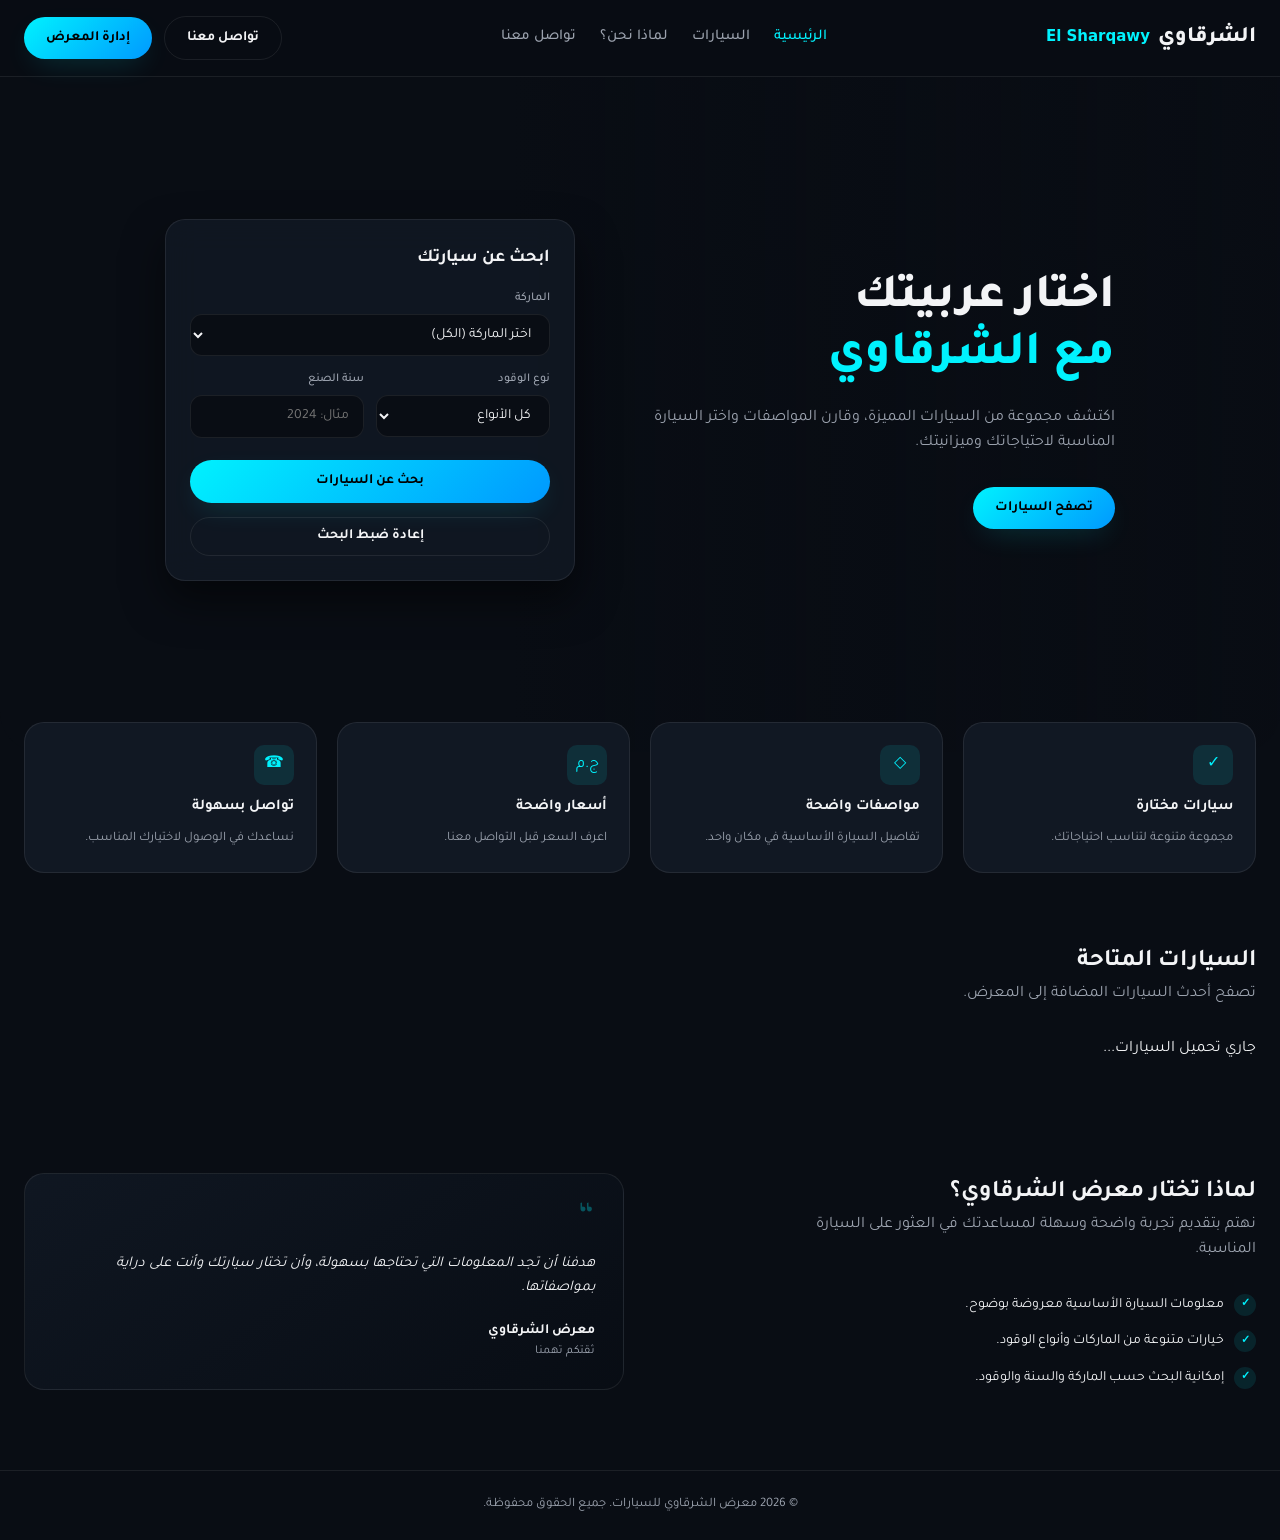
==== index.html @ ead4eeca "first commit" ====
<!DOCTYPE html>
<html lang="ar" dir="rtl">
<head>
    <meta charset="UTF-8">
    <meta name="viewport" content="width=device-width, initial-scale=1.0">
    <meta name="description" content="معرض الشرقاوي للسيارات - اكتشف السيارات المتاحة وابحث عن السيارة المناسبة لك.">
    <title>الشرقاوي | El Sharqawy</title>
    <link rel="preconnect" href="https://fonts.googleapis.com">
    <link rel="preconnect" href="https://fonts.gstatic.com" crossorigin>
    <link href="https://fonts.googleapis.com/css2?family=Tajawal:wght@400;500;700;800&display=swap" rel="stylesheet">
    <link rel="stylesheet" href="style.css">
    <script type="module" src="cars.js"></script>
</head>
<body>
    <header>
        <div class="container navbar">
            <a class="logo" href="index.html" aria-label="الشرقاوي - الصفحة الرئيسية">
                <span class="logo-text"><span class="brand-ar">الشرقاوي</span><span class="brand-en">El Sharqawy</span></span>
            </a>

            <input class="menu-checkbox" type="checkbox" id="menu-toggle" aria-label="فتح قائمة التنقل">
            <nav aria-label="القائمة الرئيسية">
                <ul class="nav-links">
                    <li><a class="active" href="index.html">الرئيسية</a></li>
                    <li><a href="#cars">السيارات</a></li>
                    <li><a href="#why-us">لماذا نحن؟</a></li>
                    <li><a href="#contact">تواصل معنا</a></li>
                    <li class="mobile-actions">
                        <a class="btn btn-outline" href="#contact">تواصل معنا</a>
                        <a class="btn btn-primary" href="dashboard.html">إدارة المعرض</a>
                    </li>
                </ul>
            </nav>

            <div class="header-right">
                <div class="nav-actions">
                    <a class="btn btn-outline" href="#contact">تواصل معنا</a>
                    <a class="btn btn-primary" href="dashboard.html">إدارة المعرض</a>
                </div>
                <label class="hamburger-btn" for="menu-toggle" aria-label="فتح أو إغلاق القائمة">
                    <span></span><span></span><span></span>
                </label>
            </div>
        </div>
    </header>

    <main>
        <section class="hero">
            <div class="hero-bg" aria-hidden="true"></div>
            <div class="container hero-grid">
                <div class="hero-content">
                    <h1 class="hero-title">اختار عربيتك <span>مع الشرقاوي</span></h1>
                    <p class="hero-desc">اكتشف مجموعة من السيارات المميزة، وقارن المواصفات واختر السيارة المناسبة لاحتياجاتك وميزانيتك.</p>
                    <a class="btn btn-primary" href="#cars">تصفح السيارات</a>
                </div>

                <div class="search-card">
                    <h3>ابحث عن سيارتك</h3>
                    <form class="search-form" id="filter-form">
                        <div class="form-group">
                            <label for="filter-brand">الماركة</label>
                            <select class="form-control" id="filter-brand" name="brand">
                                <option value="ALL">اختر الماركة (الكل)</option>
                            </select>
                        </div>
                        <div class="form-row">
                            <div class="form-group">
                                <label for="filter-fuel">نوع الوقود</label>
                                <select class="form-control" id="filter-fuel" name="fuel">
                                    <option value="ALL">كل الأنواع</option>
                                    <option value="بنزين">بنزين</option>
                                    <option value="كهربائية">كهربائية</option>
                                    <option value="هجين">هجين</option>
                                </select>
                            </div>
                            <div class="form-group">
                                <label for="filter-year">سنة الصنع</label>
                                <input class="form-control" id="filter-year" name="year" type="number" min="1900" max="2100" placeholder="مثال: 2024">
                            </div>
                        </div>
                        <button class="btn btn-primary search-submit-btn" type="submit">بحث عن السيارات</button>
                        <button class="btn btn-outline" type="reset">إعادة ضبط البحث</button>
                    </form>
                </div>
            </div>
        </section>

        <section class="features" aria-label="مميزات معرض الشرقاوي">
            <div class="container features-grid">
                <article class="feature-card">
                    <div class="feature-icon" aria-hidden="true">✓</div>
                    <h4>سيارات مختارة</h4>
                    <p>مجموعة متنوعة لتناسب احتياجاتك.</p>
                </article>
                <article class="feature-card">
                    <div class="feature-icon" aria-hidden="true">◇</div>
                    <h4>مواصفات واضحة</h4>
                    <p>تفاصيل السيارة الأساسية في مكان واحد.</p>
                </article>
                <article class="feature-card">
                    <div class="feature-icon" aria-hidden="true">ج.م</div>
                    <h4>أسعار واضحة</h4>
                    <p>اعرف السعر قبل التواصل معنا.</p>
                </article>
                <article class="feature-card">
                    <div class="feature-icon" aria-hidden="true">☎</div>
                    <h4>تواصل بسهولة</h4>
                    <p>نساعدك في الوصول لاختيارك المناسب.</p>
                </article>
            </div>
        </section>

        <section class="cars-section" id="cars">
            <div class="container">
                <div class="section-heading">
                    <h2>السيارات المتاحة</h2>
                    <p class="hero-desc">تصفح أحدث السيارات المضافة إلى المعرض.</p>
                </div>
                <div class="cars-grid" id="cars-container" aria-live="polite">
                    <p>جاري تحميل السيارات...</p>
                </div>
            </div>
        </section>

        <section class="why-us" id="why-us">
            <div class="container why-us-grid">
                <div>
                    <h2>لماذا تختار معرض الشرقاوي؟</h2>
                    <p class="hero-desc">نهتم بتقديم تجربة واضحة وسهلة لمساعدتك في العثور على السيارة المناسبة.</p>
                    <ul class="check-list">
                        <li><span class="check-icon" aria-hidden="true">✓</span> معلومات السيارة الأساسية معروضة بوضوح.</li>
                        <li><span class="check-icon" aria-hidden="true">✓</span> خيارات متنوعة من الماركات وأنواع الوقود.</li>
                        <li><span class="check-icon" aria-hidden="true">✓</span> إمكانية البحث حسب الماركة والسنة والوقود.</li>
                    </ul>
                </div>
                <div class="testimonial-box">
                    <div class="quote-icon" aria-hidden="true">“</div>
                    <p class="testimonial-text">هدفنا أن تجد المعلومات التي تحتاجها بسهولة، وأن تختار سيارتك وأنت على دراية بمواصفاتها.</p>
                    <div class="user-info">
                        <div class="user-details">
                            <h5>معرض الشرقاوي</h5>
                            <p>ثقتكم تهمنا</p>
                        </div>
                    </div>
                </div>
            </div>
        </section>
    </main>

    <div class="lightbox-modal is-hidden" id="lightbox-modal" role="dialog" aria-modal="true" aria-label="صورة السيارة المكبرة">
        <button class="lightbox-close-btn" type="button" aria-label="إغلاق الصورة">&times;</button>
        <img id="lightbox-img" src="" alt="صورة سيارة مكبرة">
    </div>

    <footer id="contact">
        <div class="container">
            <p>© <span>2026</span> معرض الشرقاوي للسيارات. جميع الحقوق محفوظة.</p>
        </div>
    </footer>
</body>
</html>
---- style.css ----
/* ==========================================
   1. المتغيرات والتنسيقات الأساسية
   ========================================== */
:root {
    --bg-dark: #090d14;
    --bg-card: #111823;
    --accent-cyan: #00f2fe;
    --text-main: #f3f4f6;
    --text-muted: #9ca3af;
    --border-color: rgba(255, 255, 255, 0.08);
    --shadow-glow: 0 10px 30px -10px rgba(0, 242, 254, 0.2);
    --radius-lg: 20px;
    --radius-md: 12px;
}

* {
    margin: 0;
    padding: 0;
    box-sizing: border-box;
    font-family: 'Tajawal', sans-serif;
}

body {
    background-color: var(--bg-dark);
    color: var(--text-main);
    line-height: 1.6;
    overflow-x: hidden;
}

a {
    text-decoration: none;
    color: inherit;
    transition: all 0.3s ease;
}

.container {
    max-width: 1280px;
    margin: 0 auto;
    padding: 0 24px;
}

/* ==========================================
   2. الهيدر واللوجو وقائمة التنقل
   ========================================== */
header {
    padding: 16px 0;
    position: sticky;
    top: 0;
    background-color: rgba(9, 13, 20, 0.95);
    backdrop-filter: blur(12px);
    z-index: 1000;
    border-bottom: 1px solid var(--border-color);
}

.navbar {
    display: flex;
    justify-content: space-between;
    align-items: center;
    position: relative;
    gap: 20px;
}

.header-right {
    display: flex;
    align-items: center;
    gap: 14px;
}

.logo {
    display: flex;
    align-items: center;
    white-space: nowrap;
}

.logo-text {
    display: flex;
    align-items: baseline;
    gap: 8px;
}

.brand-ar {
    font-size: 22px;
    font-weight: 800;
    color: var(--text-main);
}

.brand-en {
    font-size: 15px;
    font-weight: 700;
    color: var(--accent-cyan);
    font-family: system-ui, -apple-system, sans-serif;
}

.menu-checkbox {
    display: none;
}

.hamburger-btn {
    display: none;
    flex-direction: column;
    justify-content: space-between;
    width: 24px;
    height: 18px;
    cursor: pointer;
    z-index: 1001;
}

.hamburger-btn span {
    display: block;
    height: 2.5px;
    width: 100%;
    background-color: var(--text-main);
    border-radius: 3px;
    transition: all 0.3s ease;
}

.nav-links {
    display: flex;
    gap: 24px;
    list-style: none;
    align-items: center;
}

.nav-links a {
    font-size: 15px;
    font-weight: 500;
    color: var(--text-muted);
}

.nav-links a:hover, .nav-links a.active {
    color: var(--accent-cyan);
}

.mobile-actions {
    display: none;
}

.nav-actions {
    display: flex;
    align-items: center;
    gap: 12px;
}

.btn {
    padding: 10px 22px;
    border-radius: 50px;
    font-size: 14px;
    font-weight: 700;
    cursor: pointer;
    transition: all 0.3s ease;
    display: inline-flex;
    align-items: center;
    justify-content: center;
    border: none;
    white-space: nowrap;
}

.btn-full {
    width: 100%;
}

.btn-outline {
    background: transparent;
    color: var(--text-main);
    border: 1px solid var(--border-color);
}

.btn-outline:hover {
    border-color: var(--accent-cyan);
    color: var(--accent-cyan);
}

.btn-primary {
    background: linear-gradient(135deg, #00f2fe 0%, #0099ff 100%);
    color: #000;
    box-shadow: var(--shadow-glow);
}

.btn-primary:hover {
    transform: translateY(-2px);
    box-shadow: 0 15px 35px -5px rgba(0, 242, 254, 0.4);
}

.btn-danger {
    background: linear-gradient(135deg, #ff416c 0%, #ff4b2b 100%);
    color: #fff;
}

/* ==========================================
   3. قسم الهيرو والبحث
   ========================================== */
.hero {
    position: relative;
    padding: 50px 0 80px;
    min-height: 75vh;
    display: flex;
    align-items: center;
}

.hero-bg {
    position: absolute;
    top: 0;
    left: 0;
    width: 100%;
    height: 100%;
    background: linear-gradient(90deg, var(--bg-dark) 40%, rgba(9, 13, 20, 0.4) 100%), 
                url('https://images.unsplash.com/photo-1617814076367-b759c7d7e738?q=80&w=1600&auto=format&fit=crop') center/cover no-repeat;
    z-index: -1;
    border-radius: 0 0 40px 40px;
    opacity: 0.85;
}

.hero-grid {
    display: grid;
    grid-template-columns: 1.1fr 0.9fr;
    gap: 40px;
    align-items: center;
}

.hero-title {
    font-size: 48px;
    font-weight: 800;
    line-height: 1.2;
    margin-bottom: 20px;
}

.hero-title span {
    color: var(--accent-cyan);
    display: block;
}

.hero-desc {
    font-size: 16px;
    color: var(--text-muted);
    margin-bottom: 30px;
    max-width: 500px;
}

.search-card {
    background: rgba(17, 24, 35, 0.9);
    backdrop-filter: blur(16px);
    border: 1px solid var(--border-color);
    padding: 24px;
    border-radius: var(--radius-lg);
    box-shadow: 0 20px 40px rgba(0, 0, 0, 0.5);
}

.search-card h3 {
    font-size: 18px;
    margin-bottom: 16px;
    font-weight: 700;
}

.search-form {
    display: flex;
    flex-direction: column;
    gap: 14px;
}

.form-group {
    display: flex;
    flex-direction: column;
    gap: 6px;
}

.form-group label {
    font-size: 12px;
    color: var(--text-muted);
    font-weight: 500;
}

.form-control {
    background: #090d14;
    border: 1px solid var(--border-color);
    padding: 12px 14px;
    border-radius: var(--radius-md);
    color: var(--text-main);
    font-size: 14px;
    outline: none;
    width: 100%;
}

.form-control:focus {
    border-color: var(--accent-cyan);
}

.form-row {
    display: grid;
    grid-template-columns: 1fr 1fr;
    gap: 12px;
}

.search-submit-btn {
    width: 100%;
    margin-top: 8px;
    padding: 13px;
}

/* ==========================================
   4. مميزات الموقع
   ========================================== */
.features {
    margin-top: -30px;
    position: relative;
    z-index: 10;
}

.features-grid {
    display: grid;
    grid-template-columns: repeat(4, 1fr);
    gap: 20px;
}

.feature-card {
    background: var(--bg-card);
    border: 1px solid var(--border-color);
    padding: 22px;
    border-radius: var(--radius-lg);
    display: flex;
    flex-direction: column;
    gap: 10px;
    transition: transform 0.3s ease;
}

.feature-card:hover {
    transform: translateY(-5px);
    border-color: rgba(0, 242, 254, 0.3);
}

.feature-icon {
    width: 40px;
    height: 40px;
    border-radius: 10px;
    background: rgba(0, 242, 254, 0.1);
    color: var(--accent-cyan);
    display: flex;
    align-items: center;
    justify-content: center;
}

.feature-icon svg {
    width: 22px;
    height: 22px;
    fill: currentColor;
}

.feature-card h4 {
    font-size: 15px;
    font-weight: 700;
}

.feature-card p {
    font-size: 13px;
    color: var(--text-muted);
}

/* ==========================================
   5. شبكة كروت السيارات
   ========================================== */
.cars-section {
    padding: 70px 0;
}

.cars-grid {
    display: grid;
    grid-template-columns: repeat(auto-fill, minmax(260px, 1fr));
    gap: 20px;
}

.car-card {
    background: var(--bg-card);
    border: 1px solid var(--border-color);
    border-radius: var(--radius-lg);
    overflow: hidden;
    transition: all 0.3s ease;
    display: flex;
    flex-direction: column;
}

.car-card:hover {
    transform: translateY(-6px);
    border-color: rgba(0, 242, 254, 0.4);
    box-shadow: 0 15px 30px rgba(0, 0, 0, 0.4);
}

.car-img-box {
    position: relative;
    width: 100%;
    height: 180px;
    overflow: hidden;
    background-color: #05080d;
}

.car-img-box img {
    width: 100%;
    height: 100%;
    object-fit: cover;
    transition: transform 0.5s ease;
}

.car-card:hover .car-img-box img {
    transform: scale(1.08);
}

.car-badge {
    position: absolute;
    bottom: 12px;
    left: 12px;
    background: rgba(9, 13, 20, 0.8);
    backdrop-filter: blur(4px);
    padding: 4px 10px;
    border-radius: 50px;
    font-size: 11px;
    color: var(--accent-cyan);
    border: 1px solid rgba(0, 242, 254, 0.3);
}

.car-content {
    padding: 18px;
    display: flex;
    flex-direction: column;
    flex-grow: 1;
}

.car-name {
    font-size: 17px;
    font-weight: 700;
    margin-bottom: 10px;
}

.car-specs {
    display: flex;
    gap: 8px;
    margin-bottom: 16px;
    border-top: 1px solid var(--border-color);
    border-bottom: 1px solid var(--border-color);
    padding: 10px 0;
}

.spec-item {
    font-size: 11px;
    color: var(--text-muted);
}

.car-footer {
    display: flex;
    justify-content: space-between;
    align-items: center;
    margin-top: auto;
}

.price-num {
    font-size: 19px;
    font-weight: 800;
    color: var(--accent-cyan);
    display: block;
    line-height: 1;
}

.price-label {
    font-size: 11px;
    color: var(--text-muted);
}

.buy-btn {
    padding: 8px 16px;
    font-size: 13px;
}

/* ==========================================
   6. لماذا تختارنا + رأي العميل
   ========================================== */
.why-us {
    padding: 40px 0 80px;
}

.why-us-grid {
    display: grid;
    grid-template-columns: 1fr 1fr;
    gap: 32px;
    align-items: center;
}

.check-list {
    list-style: none;
    margin-top: 20px;
    display: flex;
    flex-direction: column;
    gap: 14px;
}

.check-list li {
    display: flex;
    align-items: center;
    gap: 10px;
    font-size: 14px;
}

.check-icon {
    width: 22px;
    height: 22px;
    border-radius: 50%;
    background: rgba(0, 242, 254, 0.1);
    color: var(--accent-cyan);
    display: flex;
    align-items: center;
    justify-content: center;
    font-weight: bold;
    font-size: 11px;
    flex-shrink: 0;
}

.testimonial-box {
    background: linear-gradient(145deg, rgba(17, 24, 35, 0.9), rgba(9, 13, 20, 0.9));
    border: 1px solid var(--border-color);
    padding: 28px;
    border-radius: var(--radius-lg);
}

.quote-icon {
    font-size: 50px;
    color: var(--accent-cyan);
    opacity: 0.3;
    line-height: 1;
}

.testimonial-text {
    font-size: 15px;
    font-style: italic;
    margin-bottom: 20px;
}

.user-info {
    display: flex;
    align-items: center;
    gap: 12px;
}

.user-avatar {
    width: 44px;
    height: 44px;
    border-radius: 50%;
    object-fit: cover;
}

.user-details h5 {
    font-size: 14px;
    font-weight: 700;
}

.user-details p {
    font-size: 12px;
    color: var(--text-muted);
}

/* ==========================================
   7. تنسيقات صفحة الداشبورد وإدارة السيارات
   ========================================== */
.dashboard-container {
    padding: 50px 24px;
}

.dashboard-card {
    max-width: 700px;
    margin: 0 auto;
}

.dashboard-title {
    margin-bottom: 20px;
    font-size: 22px;
    color: var(--accent-cyan);
}

.dashboard-subtitle {
    font-size: 16px;
    margin-bottom: 12px;
    color: var(--text-main);
}

.dashboard-divider {
    border: 0;
    border-top: 1px solid var(--border-color);
    margin: 30px 0 20px 0;
}

.radio-source-group {
    display: flex;
    gap: 16px;
    margin-bottom: 8px;
}

.radio-label {
    cursor: pointer;
    font-size: 13px;
    display: inline-flex;
    align-items: center;
    gap: 6px;
}

.form-actions-group {
    display: flex;
    gap: 10px;
    margin-top: 10px;
}

.btn-submit-dashboard {
    flex: 1;
    padding: 14px;
}

.mt-8 {
    margin-top: 8px;
}

.is-hidden {
    display: none !important;
}

/* نتائج البحث في الداشبورد */
.search-results-list {
    margin-top: 12px;
    max-height: 220px;
    overflow-y: auto;
    display: flex;
    flex-direction: column;
    gap: 8px;
}

.search-result-item {
    background: #090d14;
    border: 1px solid var(--border-color);
    padding: 10px 14px;
    border-radius: var(--radius-md);
    display: flex;
    justify-content: space-between;
    align-items: center;
    cursor: pointer;
    transition: all 0.2s ease;
}

.search-result-item:hover {
    border-color: var(--accent-cyan);
    background: rgba(0, 242, 254, 0.05);
}

.search-result-info span {
    display: block;
}

.search-result-name {
    font-weight: 700;
    font-size: 14px;
}

.search-result-meta {
    font-size: 12px;
    color: var(--text-muted);
}

/* النافذة المنبثقة (Modal) للإدارة والتعديل والحذف */
.car-modal {
    position: fixed;
    top: 0;
    left: 0;
    width: 100%;
    height: 100%;
    background: rgba(0, 0, 0, 0.8);
    backdrop-filter: blur(8px);
    display: flex;
    align-items: center;
    justify-content: center;
    z-index: 2000;
}

.car-modal-content {
    background: var(--bg-card);
    border: 1px solid var(--border-color);
    padding: 24px;
    border-radius: var(--radius-lg);
    width: 90%;
    max-width: 400px;
    text-align: center;
    box-shadow: 0 20px 40px rgba(0,0,0,0.6);
}

.car-modal-content h4 {
    margin-bottom: 12px;
    color: var(--accent-cyan);
}

.modal-info-text {
    font-size: 14px;
    color: var(--text-muted);
    margin-bottom: 20px;
}

.modal-buttons {
    display: flex;
    gap: 10px;
    justify-content: center;
}

/* التنبيه العائم الشيك (Toast Notification) */
.toast-notification {
    position: fixed;
    top: 25px;
    left: 50%;
    transform: translateX(-50%) translateY(-100px);
    background: linear-gradient(135deg, #00f2fe 0%, #0099ff 100%);
    color: #000;
    padding: 12px 28px;
    border-radius: 50px;
    font-weight: 700;
    font-size: 14px;
    box-shadow: 0 10px 30px rgba(0, 242, 254, 0.4);
    transition: transform 0.4s ease, opacity 0.4s ease;
    opacity: 0;
    z-index: 3000;
}

.toast-notification.show {
    transform: translateX(-50%) translateY(0);
    opacity: 1;
}

/* ==========================================
   8. الفوتر والتجاوب
   ========================================== */
footer {
    padding: 24px 0;
    border-top: 1px solid var(--border-color);
    text-align: center;
    color: var(--text-muted);
    font-size: 13px;
}

@media (max-width: 992px) {
    .hamburger-btn {
        display: flex;
    }

    .nav-actions {
        display: none;
    }

    .nav-links {
        position: absolute;
        top: 100%;
        right: 0;
        left: 0;
        background-color: rgba(9, 13, 20, 0.98);
        backdrop-filter: blur(16px);
        flex-direction: column;
        align-items: flex-start;
        padding: 24px;
        gap: 16px;
        border-bottom: 1px solid var(--border-color);
        box-shadow: 0 20px 30px rgba(0, 0, 0, 0.5);

        max-height: 0;
        overflow: hidden;
        opacity: 0;
        visibility: hidden;
        transition: all 0.35s ease-in-out;
    }

    .menu-checkbox:checked ~ nav .nav-links {
        max-height: 450px;
        opacity: 1;
        visibility: visible;
    }

    .menu-checkbox:checked ~ .header-right .hamburger-btn span:nth-child(1) {
        transform: translateY(7.5px) rotate(45deg);
    }
    .menu-checkbox:checked ~ .header-right .hamburger-btn span:nth-child(2) {
        opacity: 0;
    }
    .menu-checkbox:checked ~ .header-right .hamburger-btn span:nth-child(3) {
        transform: translateY(-7.5px) rotate(-45deg);
    }

    .mobile-actions {
        display: flex;
        flex-direction: column;
        gap: 10px;
        width: 100%;
        margin-top: 6px;
        padding-top: 16px;
        border-top: 1px solid var(--border-color);
    }

    .hero-grid, .why-us-grid {
        grid-template-columns: 1fr;
    }

    .features-grid {
        grid-template-columns: repeat(2, 1fr);
    }
}

@media (max-width: 576px) {
    .container {
        padding: 0 16px;
    }

    .form-row {
        grid-template-columns: 1fr;
    }

    .features-grid, .cars-grid {
        grid-template-columns: 1fr;
    }
}

.lightbox-modal {
    position: fixed;
    top: 0;
    left: 0;
    width: 100%;
    height: 100%;
    background-color: rgba(0, 0, 0, 0.9);
    display: flex;
    align-items: center;
    justify-content: center;
    z-index: 9999;
    opacity: 0;
    visibility: hidden;
    transition: all 0.3s ease;
}

.lightbox-modal:not(.is-hidden) {
    opacity: 1;
    visibility: visible;
}

#lightbox-img {
    max-width: 90%;
    max-height: 85vh;
    border-radius: var(--radius-md);
    box-shadow: 0 10px 40px rgba(0, 0, 0, 0.8);
    object-fit: contain;
    border: 1px solid var(--border-color);
}

.lightbox-close-btn {
    position: absolute;
    top: 25px;
    right: 35px;
    color: #fff;
    font-size: 45px;
    font-weight: bold;
    cursor: pointer;
    transition: color 0.3s;
    line-height: 1;
}

.lightbox-close-btn:hover {
    color: var(--accent-cyan);
}
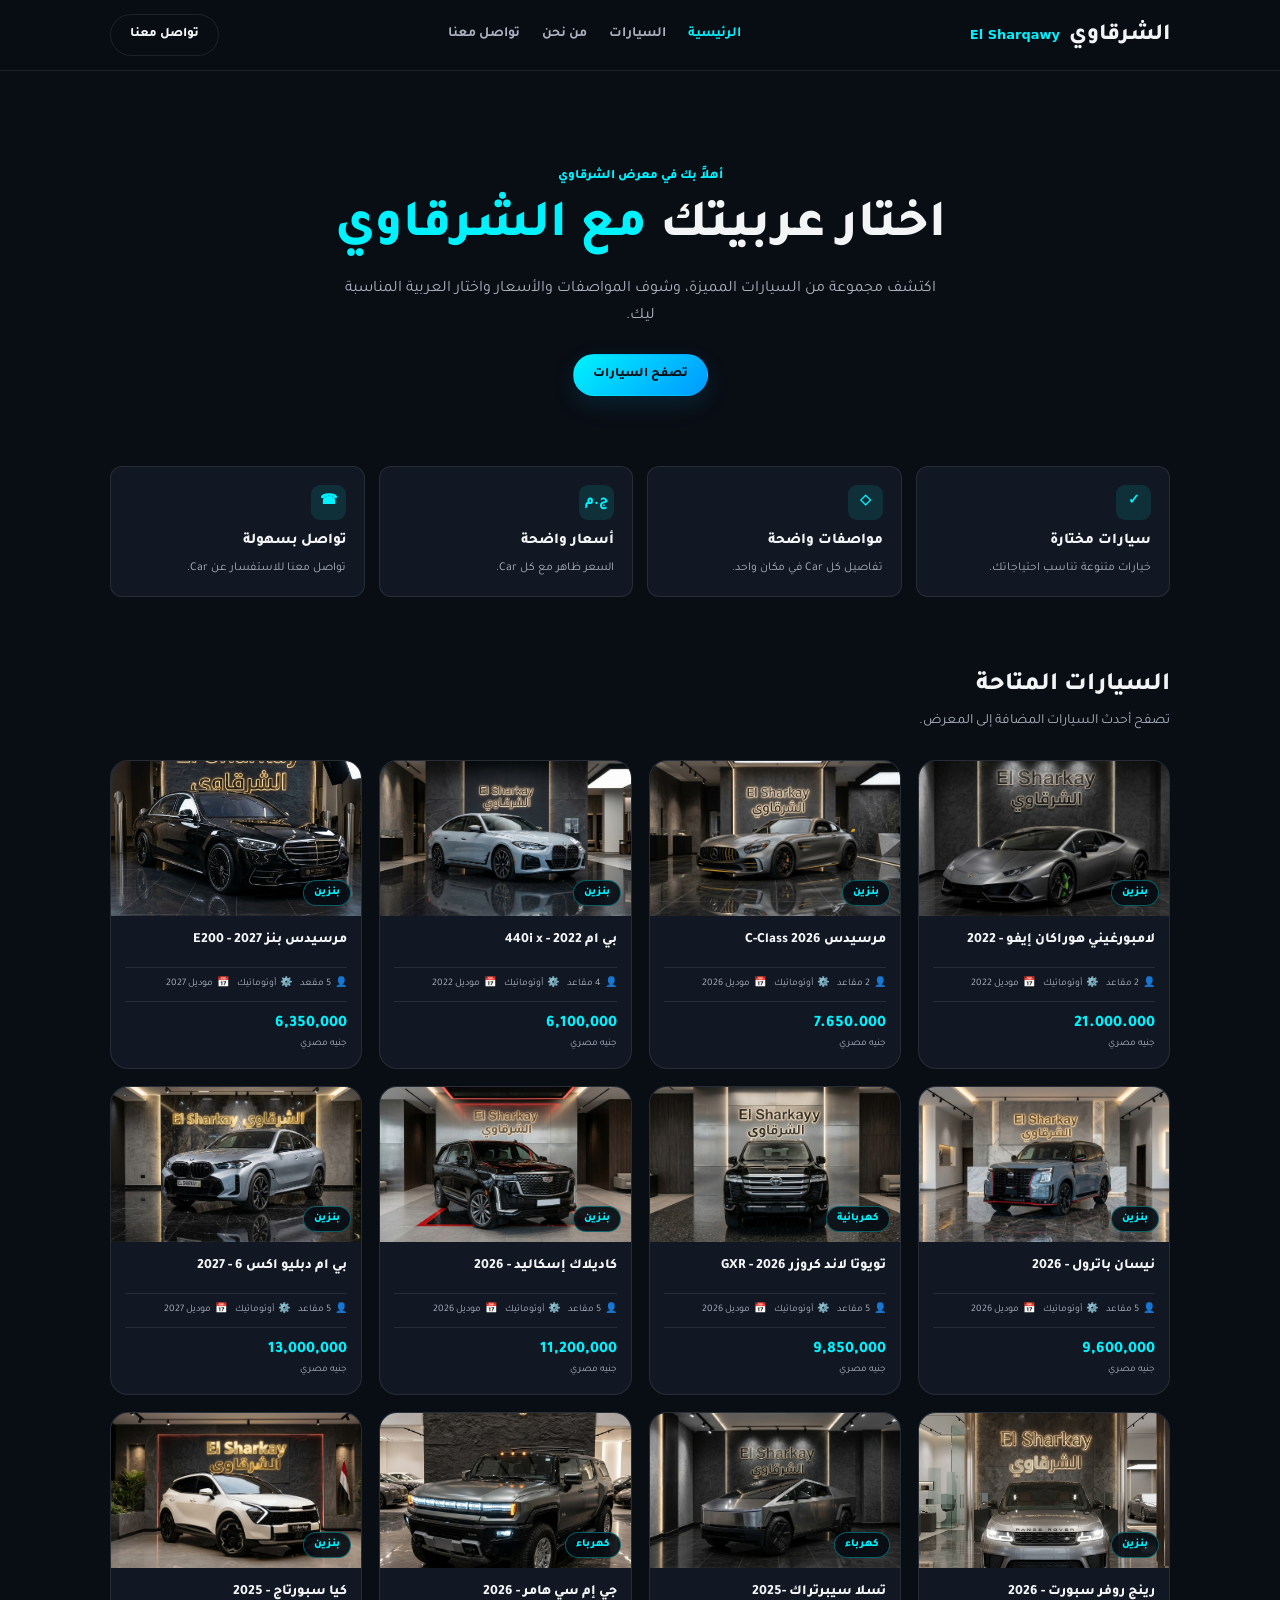
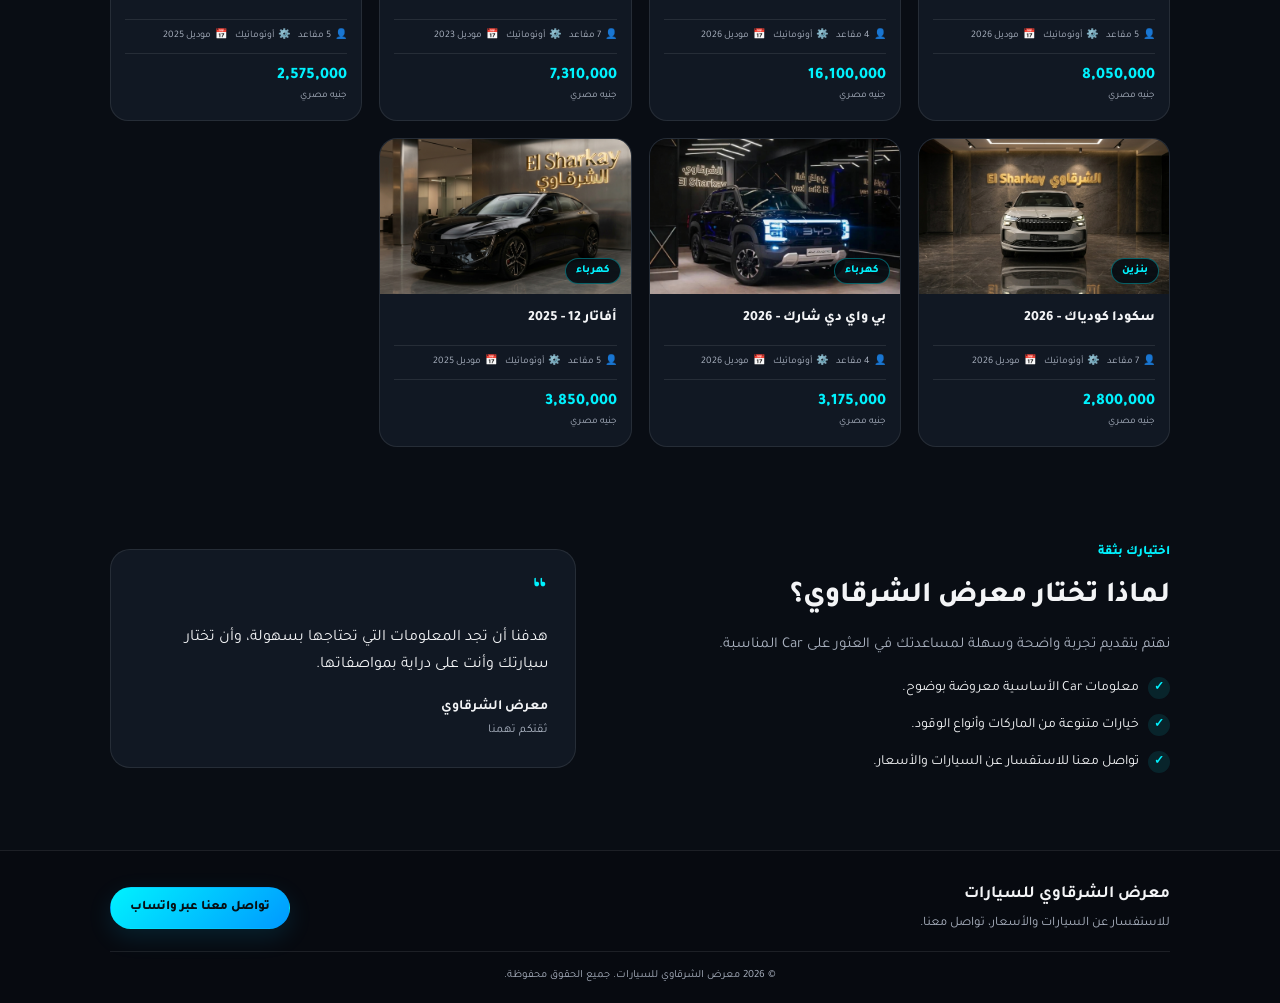
==== commit 797f389e: "first commit" ====
--- a/index.html
+++ b/index.html
@@ -3,40 +3,38 @@
 <head>
     <meta charset="UTF-8">
     <meta name="viewport" content="width=device-width, initial-scale=1.0">
-    <meta name="description" content="معرض الشرقاوي للسيارات - اكتشف السيارات المتاحة وابحث عن السيارة المناسبة لك.">
+    <meta name="description" content="معرض الشرقاوي للسيارات - تصفح السيارات المتاحة ومواصفاتها وأسعارها.">
     <title>الشرقاوي | El Sharqawy</title>
+
     <link rel="preconnect" href="https://fonts.googleapis.com">
     <link rel="preconnect" href="https://fonts.gstatic.com" crossorigin>
     <link href="https://fonts.googleapis.com/css2?family=Tajawal:wght@400;500;700;800&display=swap" rel="stylesheet">
     <link rel="stylesheet" href="style.css">
-    <script type="module" src="cars.js"></script>
 </head>
+
 <body>
-    <header>
+
+    <header class="site-header">
         <div class="container navbar">
-            <a class="logo" href="index.html" aria-label="الشرقاوي - الصفحة الرئيسية">
-                <span class="logo-text"><span class="brand-ar">الشرقاوي</span><span class="brand-en">El Sharqawy</span></span>
+            <a class="logo" href="#home" aria-label="الشرقاوي - الصفحة الرئيسية">
+                <span class="brand-ar">الشرقاوي</span>
+                <span class="brand-en">El Sharqawy</span>
             </a>
 
             <input class="menu-checkbox" type="checkbox" id="menu-toggle" aria-label="فتح قائمة التنقل">
-            <nav aria-label="القائمة الرئيسية">
+
+            <nav class="main-nav" aria-label="القائمة الرئيسية">
                 <ul class="nav-links">
-                    <li><a class="active" href="index.html">الرئيسية</a></li>
+                    <li><a class="active" href="#home">الرئيسية</a></li>
                     <li><a href="#cars">السيارات</a></li>
-                    <li><a href="#why-us">لماذا نحن؟</a></li>
+                    <li><a href="#why-us">من نحن</a></li>
                     <li><a href="#contact">تواصل معنا</a></li>
-                    <li class="mobile-actions">
-                        <a class="btn btn-outline" href="#contact">تواصل معنا</a>
-                        <a class="btn btn-primary" href="dashboard.html">إدارة المعرض</a>
-                    </li>
                 </ul>
             </nav>
 
-            <div class="header-right">
-                <div class="nav-actions">
-                    <a class="btn btn-outline" href="#contact">تواصل معنا</a>
-                    <a class="btn btn-primary" href="dashboard.html">إدارة المعرض</a>
-                </div>
+            <div class="header-actions">
+                <a class="btn btn-outline" href="#contact">تواصل معنا</a>
+
                 <label class="hamburger-btn" for="menu-toggle" aria-label="فتح أو إغلاق القائمة">
                     <span></span><span></span><span></span>
                 </label>
@@ -44,69 +42,52 @@
         </div>
     </header>
 
-    <main>
+    <!-- Main -->
+    <main id="home">
+
         <section class="hero">
             <div class="hero-bg" aria-hidden="true"></div>
-            <div class="container hero-grid">
-                <div class="hero-content">
-                    <h1 class="hero-title">اختار عربيتك <span>مع الشرقاوي</span></h1>
-                    <p class="hero-desc">اكتشف مجموعة من السيارات المميزة، وقارن المواصفات واختر السيارة المناسبة لاحتياجاتك وميزانيتك.</p>
-                    <a class="btn btn-primary" href="#cars">تصفح السيارات</a>
-                </div>
-
-                <div class="search-card">
-                    <h3>ابحث عن سيارتك</h3>
-                    <form class="search-form" id="filter-form">
-                        <div class="form-group">
-                            <label for="filter-brand">الماركة</label>
-                            <select class="form-control" id="filter-brand" name="brand">
-                                <option value="ALL">اختر الماركة (الكل)</option>
-                            </select>
-                        </div>
-                        <div class="form-row">
-                            <div class="form-group">
-                                <label for="filter-fuel">نوع الوقود</label>
-                                <select class="form-control" id="filter-fuel" name="fuel">
-                                    <option value="ALL">كل الأنواع</option>
-                                    <option value="بنزين">بنزين</option>
-                                    <option value="كهربائية">كهربائية</option>
-                                    <option value="هجين">هجين</option>
-                                </select>
-                            </div>
-                            <div class="form-group">
-                                <label for="filter-year">سنة الصنع</label>
-                                <input class="form-control" id="filter-year" name="year" type="number" min="1900" max="2100" placeholder="مثال: 2024">
-                            </div>
-                        </div>
-                        <button class="btn btn-primary search-submit-btn" type="submit">بحث عن السيارات</button>
-                        <button class="btn btn-outline" type="reset">إعادة ضبط البحث</button>
-                    </form>
-                </div>
+
+            <div class="container hero-content">
+                <p class="eyebrow">أهلاً بك في معرض الشرقاوي</p>
+
+                <h1>اختار عربيتك <span>مع الشرقاوي</span></h1>
+
+                <p class="hero-description">
+                    اكتشف مجموعة من السيارات المميزة، وشوف المواصفات والأسعار واختار العربية المناسبة ليك.
+                </p>
+
+                <a class="btn btn-primary" href="#cars">تصفح السيارات</a>
             </div>
         </section>
 
         <section class="features" aria-label="مميزات معرض الشرقاوي">
             <div class="container features-grid">
+
                 <article class="feature-card">
-                    <div class="feature-icon" aria-hidden="true">✓</div>
-                    <h4>سيارات مختارة</h4>
-                    <p>مجموعة متنوعة لتناسب احتياجاتك.</p>
+                    <span class="feature-icon" aria-hidden="true">✓</span>
+                    <h2>سيارات مختارة</h2>
+                    <p>خيارات متنوعة تناسب احتياجاتك.</p>
                 </article>
+
                 <article class="feature-card">
-                    <div class="feature-icon" aria-hidden="true">◇</div>
-                    <h4>مواصفات واضحة</h4>
-                    <p>تفاصيل السيارة الأساسية في مكان واحد.</p>
+                    <span class="feature-icon" aria-hidden="true">◇</span>
+                    <h2>مواصفات واضحة</h2>
+                    <p>تفاصيل كل Car في مكان واحد.</p>
                 </article>
+
                 <article class="feature-card">
-                    <div class="feature-icon" aria-hidden="true">ج.م</div>
-                    <h4>أسعار واضحة</h4>
-                    <p>اعرف السعر قبل التواصل معنا.</p>
+                    <span class="feature-icon" aria-hidden="true">ج.م</span>
+                    <h2>أسعار واضحة</h2>
+                    <p>السعر ظاهر مع كل Car.</p>
                 </article>
+
                 <article class="feature-card">
-                    <div class="feature-icon" aria-hidden="true">☎</div>
-                    <h4>تواصل بسهولة</h4>
-                    <p>نساعدك في الوصول لاختيارك المناسب.</p>
+                    <span class="feature-icon" aria-hidden="true">☎</span>
+                    <h2>تواصل بسهولة</h2>
+                    <p>تواصل معنا للاستفسار عن Car.</p>
                 </article>
+
             </div>
         </section>
 
@@ -114,10 +95,377 @@
             <div class="container">
                 <div class="section-heading">
                     <h2>السيارات المتاحة</h2>
-                    <p class="hero-desc">تصفح أحدث السيارات المضافة إلى المعرض.</p>
+                    <p>تصفح أحدث السيارات المضافة إلى المعرض.</p>
                 </div>
-                <div class="cars-grid" id="cars-container" aria-live="polite">
-                    <p>جاري تحميل السيارات...</p>
+
+                <div class="cars-grid">
+
+                    <!-- Car 1 -->
+                    <article class="car-card">
+                        <div class="car-image">
+                            <img src="cars/1.png" alt="lambo" loading="lazy">
+                            <span class="fuel-badge">بنزين</span>
+                        </div>
+
+                        <div class="car-info">
+                            <h3 class="car-name">لامبورغيني هوراكان إيفو - 2022</h3>
+
+                            <ul class="car-specs">
+                                <li><span aria-hidden="true">👤</span> 2 مقاعد</li>
+                                <li><span aria-hidden="true">⚙️</span> أوتوماتيك</li>
+                                <li><span aria-hidden="true">📅</span> موديل 2022</li>
+                            </ul>
+
+                            <div class="car-price">
+                                <strong>21.000.000</strong>
+                                <span>جنيه مصري</span>
+                            </div>
+                        </div>
+                    </article>
+
+                    <!-- Car 2 -->
+                    <article class="car-card">
+                        <div class="car-image">
+                            <img src="cars/2.png" alt="Mercides c-class" loading="lazy">
+                            <span class="fuel-badge">بنزين</span>
+                        </div>
+
+                        <div class="car-info">
+                            <h3 class="car-name">مرسيدس 2026 C-Class</h3>
+
+                            <ul class="car-specs">
+                                <li><span aria-hidden="true">👤</span> 2 مقاعد</li>
+                                <li><span aria-hidden="true">⚙️</span> أوتوماتيك</li>
+                                <li><span aria-hidden="true">📅</span> موديل 2026</li>
+                            </ul>
+
+                            <div class="car-price">
+                                <strong>7.650.000</strong>
+                                <span>جنيه مصري</span>
+                            </div>
+                        </div>
+                    </article>
+
+                    <!-- Car 3 -->
+                    <article class="car-card">
+                        <div class="car-image">
+                            <img src="cars/3.png"
+                                 alt="bmw" loading="lazy">
+                            <span class="fuel-badge">بنزين</span>
+                        </div>
+
+                        <div class="car-info">
+                            <h3 class="car-name">بي ام 440i x - 2022</h3>
+
+                            <ul class="car-specs">
+                                <li><span aria-hidden="true">👤</span> 4 مقاعد</li>
+                                <li><span aria-hidden="true">⚙️</span> أوتوماتيك</li>
+                                <li><span aria-hidden="true">📅</span> موديل 2022</li>
+                            </ul>
+
+                            <div class="car-price">
+                                <strong>6,100,000</strong>
+                                <span>جنيه مصري</span>
+                            </div>
+                        </div>
+                    </article>
+
+                    <!-- Car 4 -->
+                    <article class="car-card">
+                        <div class="car-image">
+                            <img src="cars/10.png"
+                                 alt="mercides benz" loading="lazy">
+                            <span class="fuel-badge">بنزين</span>
+                        </div>
+
+                        <div class="car-info">
+                            <h3 class="car-name">مرسيدس بنز E200 - 2027</h3>
+
+                            <ul class="car-specs">
+                                <li><span aria-hidden="true">👤</span> 5 مقعد</li>
+                                <li><span aria-hidden="true">⚙️</span> أوتوماتيك</li>
+                                <li><span aria-hidden="true">📅</span> موديل 2027</li>
+                            </ul>
+
+                            <div class="car-price">
+                                <strong>6,350,000</strong>
+                                <span>جنيه مصري</span>
+                            </div>
+                        </div>
+                    </article>
+
+                    <!-- Car 5 -->
+                    <article class="car-card">
+                        <div class="car-image">
+                            <img src="cars/4.png"
+                                 alt="nissan patrol" loading="lazy">
+                            <span class="fuel-badge">بنزين</span>
+                        </div>
+
+                        <div class="car-info">
+                            <h3 class="car-name">نيسان باترول - 2026</h3>
+
+                            <ul class="car-specs">
+                                <li><span aria-hidden="true">👤</span> 5 مقاعد</li>
+                                <li><span aria-hidden="true">⚙️</span> أوتوماتيك</li>
+                                <li><span aria-hidden="true">📅</span> موديل 2026</li>
+                            </ul>
+
+                            <div class="car-price">
+                                <strong>9,600,000</strong>
+                                <span>جنيه مصري</span>
+                            </div>
+                        </div>
+                    </article>
+
+                    <!-- Car 6 -->
+                    <article class="car-card">
+                        <div class="car-image">
+                            <img src="cars/5.png"
+                                 alt="land cruzer" loading="lazy">
+                            <span class="fuel-badge">كهربائية</span>
+                        </div>
+
+                        <div class="car-info">
+                            <h3 class="car-name">تويوتا لاند كروزر GXR - 2026</h3>
+
+                            <ul class="car-specs">
+                                <li><span aria-hidden="true">👤</span> 5 مقاعد</li>
+                                <li><span aria-hidden="true">⚙️</span> أوتوماتيك</li>
+                                <li><span aria-hidden="true">📅</span> موديل 2026</li>
+                            </ul>
+
+                            <div class="car-price">
+                                <strong>9,850,000</strong>
+                                <span>جنيه مصري</span>
+                            </div>
+                        </div>
+                    </article>
+
+                    <!-- Car 7 -->
+                    <article class="car-card">
+                        <div class="car-image">
+                            <img src="cars/6.png"
+                                 alt="escalde" loading="lazy">
+                            <span class="fuel-badge">بنزين</span>
+                        </div>
+
+                        <div class="car-info">
+                            <h3 class="car-name">كاديلاك إسكاليد - 2026</h3>
+
+                            <ul class="car-specs">
+                                <li><span aria-hidden="true">👤</span>5 مقاعد</li>
+                                <li><span aria-hidden="true">⚙️</span> أوتوماتيك</li>
+                                <li><span aria-hidden="true">📅</span> موديل 2026</li>
+                            </ul>
+
+                            <div class="car-price">
+                                <strong>11,200,000</strong>
+                                <span>جنيه مصري</span>
+                            </div>
+                        </div>
+                    </article>
+
+                    <!-- Car 8 -->
+                    <article class="car-card">
+                        <div class="car-image">
+                            <img src="cars/12.png"
+                                 alt="bmw" loading="lazy">
+                            <span class="fuel-badge">بنزين</span>
+                        </div>
+
+                        <div class="car-info">
+                            <h3 class="car-name"> بي ام دبليو اكس 6 - 2027</h3>
+
+                            <ul class="car-specs">
+                                <li><span aria-hidden="true">👤</span>5 مقاعد</li>
+                                <li><span aria-hidden="true">⚙️</span> أوتوماتيك</li>
+                                <li><span aria-hidden="true">📅</span> موديل 2027</li>
+                            </ul>
+
+                            <div class="car-price">
+                                <strong>13,000,000</strong>
+                                <span>جنيه مصري</span>
+                            </div>
+                        </div>
+                    </article>
+
+                    <!-- Car 9 -->
+                    <article class="car-card">
+                        <div class="car-image">
+                            <img src="cars/14.png"
+                                 alt="rang" loading="lazy">
+                            <span class="fuel-badge">بنزين</span>
+                        </div>
+
+                        <div class="car-info">
+                            <h3 class="car-name">رينج روفر سبورت  - 2026</h3>
+
+                            <ul class="car-specs">
+                                <li><span aria-hidden="true">👤</span>5 مقاعد</li>
+                                <li><span aria-hidden="true">⚙️</span> أوتوماتيك</li>
+                                <li><span aria-hidden="true">📅</span> موديل 2026</li>
+                            </ul>
+
+                            <div class="car-price">
+                                <strong>8,050,000</strong>
+                                <span>جنيه مصري</span>
+                            </div>
+                        </div>
+                    </article>
+
+                    <!-- Car 10 -->
+                    <article class="car-card">
+                        <div class="car-image">
+                            <img src="cars/13.png"
+                                 alt="tesla" loading="lazy">
+                            <span class="fuel-badge">كهرباء</span>
+                        </div>
+
+                        <div class="car-info">
+                            <h3 class="car-name"> تسلا سيبرتراك -2025</h3>
+
+                            <ul class="car-specs">
+                                <li><span aria-hidden="true">👤</span>4 مقاعد</li>
+                                <li><span aria-hidden="true">⚙️</span> أوتوماتيك</li>
+                                <li><span aria-hidden="true">📅</span> موديل 2026</li>
+                            </ul>
+
+                            <div class="car-price">
+                                <strong>16,100,000</strong>
+                                <span>جنيه مصري</span>
+                            </div>
+                        </div>
+                    </article>
+
+                    <!-- Car 11 -->
+                    <article class="car-card">
+                        <div class="car-image">
+                            <img src="cars/15.png"
+                                 alt="hamer" loading="lazy">
+                            <span class="fuel-badge">كهرباء</span>
+                        </div>
+
+                        <div class="car-info">
+                            <h3 class="car-name"> جي إم سي هامر - 2026</h3>
+
+                            <ul class="car-specs">
+                                <li><span aria-hidden="true">👤</span>7 مقاعد</li>
+                                <li><span aria-hidden="true">⚙️</span> أوتوماتيك</li>
+                                <li><span aria-hidden="true">📅</span> موديل 2023</li>
+                            </ul>
+
+                            <div class="car-price">
+                                <strong>7,310,000</strong>
+                                <span>جنيه مصري</span>
+                            </div>
+                        </div>
+                    </article>
+
+                    <!-- Car 12 -->
+                    <article class="car-card">
+                        <div class="car-image">
+                            <img src="cars/7.png"
+                                 alt="key sportag" loading="lazy">
+                            <span class="fuel-badge">بنزين</span>
+                        </div>
+
+                        <div class="car-info">
+                            <h3 class="car-name">كيا سبورتاج - 2025</h3>
+
+                            <ul class="car-specs">
+                                <li><span aria-hidden="true">👤</span>5 مقاعد</li>
+                                <li><span aria-hidden="true">⚙️</span> أوتوماتيك</li>
+                                <li><span aria-hidden="true">📅</span> موديل 2025</li>
+                            </ul>
+
+                            <span class="spec-item"></span>
+
+                            <div class="car-price">
+                                <strong>2,575,000</strong>
+                                <span>جنيه مصري</span>
+                            </div>
+                        </div>
+                    </article>
+
+                    <!-- Car 13 -->
+                    <article class="car-card">
+                        <div class="car-image">
+                            <img src="cars/11.png"
+                                 alt="scoda" loading="lazy">
+                            <span class="fuel-badge">بنزين</span>
+                        </div>
+
+                        <div class="car-info">
+                            <h3 class="car-name">سكودا كودياك - 2026</h3>
+
+                            <ul class="car-specs">
+                                <li><span aria-hidden="true">👤</span>7 مقاعد</li>
+                                <li><span aria-hidden="true">⚙️</span> أوتوماتيك</li>
+                                <li><span aria-hidden="true">📅</span> موديل 2026</li>
+                            </ul>
+
+                            <span class="spec-item"></span>
+
+                            <div class="car-price">
+                                <strong>2,800,000</strong>
+                                <span>جنيه مصري</span>
+                            </div>
+                        </div>
+                    </article>
+
+                    <!-- Car 14 -->
+                    <article class="car-card">
+                        <div class="car-image">
+                            <img src="cars/8.png"
+                                 alt="byd" loading="lazy">
+                            <span class="fuel-badge">كهرباء</span>
+                        </div>
+
+                        <div class="car-info">
+                            <h3 class="car-name">بي واي دي شارك - 2026</h3>
+
+                            <ul class="car-specs">
+                                <li><span aria-hidden="true">👤</span>4 مقاعد</li>
+                                <li><span aria-hidden="true">⚙️</span> أوتوماتيك</li>
+                                <li><span aria-hidden="true">📅</span> موديل 2026</li>
+                            </ul>
+
+                            <span class="spec-item"></span>
+
+                            <div class="car-price">
+                                <strong>3,175,000</strong>
+                                <span>جنيه مصري</span>
+                            </div>
+                        </div>
+                    </article>
+
+                    <!-- Car 15 -->
+                    <article class="car-card">
+                        <div class="car-image">
+                            <img src="cars/9.png"
+                                 alt="avater" loading="lazy">
+                            <span class="fuel-badge">كهرباء</span>
+                        </div>
+
+                        <div class="car-info">
+                            <h3 class="car-name">أفاتار 12 - 2025</h3>
+
+                            <ul class="car-specs">
+                                <li><span aria-hidden="true">👤</span>5 مقاعد</li>
+                                <li><span aria-hidden="true">⚙️</span> أوتوماتيك</li>
+                                <li><span aria-hidden="true">📅</span> موديل 2025</li>
+                            </ul>
+
+                            <span class="spec-item"></span>
+
+                            <div class="car-price">
+                                <strong>3,850,000</strong>
+                                <span>جنيه مصري</span>
+                            </div>
+                        </div>
+                    </article>            
+
                 </div>
             </div>
         </section>
@@ -125,37 +473,47 @@
         <section class="why-us" id="why-us">
             <div class="container why-us-grid">
                 <div>
+                    <p class="eyebrow">اختيارك بثقة</p>
                     <h2>لماذا تختار معرض الشرقاوي؟</h2>
-                    <p class="hero-desc">نهتم بتقديم تجربة واضحة وسهلة لمساعدتك في العثور على السيارة المناسبة.</p>
+
+                    <p class="section-description">
+                        نهتم بتقديم تجربة واضحة وسهلة لمساعدتك في العثور على Car المناسبة.
+                    </p>
+
                     <ul class="check-list">
-                        <li><span class="check-icon" aria-hidden="true">✓</span> معلومات السيارة الأساسية معروضة بوضوح.</li>
+                        <li><span class="check-icon" aria-hidden="true">✓</span> معلومات Car الأساسية معروضة بوضوح.</li>
                         <li><span class="check-icon" aria-hidden="true">✓</span> خيارات متنوعة من الماركات وأنواع الوقود.</li>
-                        <li><span class="check-icon" aria-hidden="true">✓</span> إمكانية البحث حسب الماركة والسنة والوقود.</li>
+                        <li><span class="check-icon" aria-hidden="true">✓</span> تواصل معنا للاستفسار عن السيارات والأسعار.</li>
                     </ul>
                 </div>
-                <div class="testimonial-box">
+
+                <aside class="testimonial-box">
                     <div class="quote-icon" aria-hidden="true">“</div>
-                    <p class="testimonial-text">هدفنا أن تجد المعلومات التي تحتاجها بسهولة، وأن تختار سيارتك وأنت على دراية بمواصفاتها.</p>
-                    <div class="user-info">
-                        <div class="user-details">
-                            <h5>معرض الشرقاوي</h5>
-                            <p>ثقتكم تهمنا</p>
-                        </div>
-                    </div>
-                </div>
+
+                    <p class="testimonial-text">
+                        هدفنا أن تجد المعلومات التي تحتاجها بسهولة، وأن تختار سيارتك وأنت على دراية بمواصفاتها.
+                    </p>
+
+                    <h3>معرض الشرقاوي</h3>
+                    <p class="muted-text">ثقتكم تهمنا</p>
+                </aside>
             </div>
         </section>
+
     </main>
 
-    <div class="lightbox-modal is-hidden" id="lightbox-modal" role="dialog" aria-modal="true" aria-label="صورة السيارة المكبرة">
-        <button class="lightbox-close-btn" type="button" aria-label="إغلاق الصورة">&times;</button>
-        <img id="lightbox-img" src="" alt="صورة سيارة مكبرة">
-    </div>
-
-    <footer id="contact">
-        <div class="container">
-            <p>© <span>2026</span> معرض الشرقاوي للسيارات. جميع الحقوق محفوظة.</p>
+    <footer class="site-footer" id="contact">
+        <div class="container footer-content">
+            <div>
+                <h2>معرض الشرقاوي للسيارات</h2>
+                <p>للاستفسار عن السيارات والأسعار، تواصل معنا.</p>
+            </div>
+
+            <a class="btn btn-primary" href="https://wa.me/201127942103" target="_blank" rel="noopener noreferrer">تواصل معنا عبر واتساب</a>
+
+            <p class="copyright">© 2026 معرض الشرقاوي للسيارات. جميع الحقوق محفوظة.</p>
         </div>
     </footer>
+
 </body>
-</html>
+</html>
--- a/style.css
+++ b/style.css
@@ -1,168 +1,162 @@
-/* ==========================================
-   1. المتغيرات والتنسيقات الأساسية
-   ========================================== */
 :root {
     --bg-dark: #090d14;
     --bg-card: #111823;
     --accent-cyan: #00f2fe;
     --text-main: #f3f4f6;
-    --text-muted: #9ca3af;
-    --border-color: rgba(255, 255, 255, 0.08);
-    --shadow-glow: 0 10px 30px -10px rgba(0, 242, 254, 0.2);
+    --text-muted: #aab2c0;
+    --border-color: rgba(255, 255, 255, 0.09);
     --radius-lg: 20px;
     --radius-md: 12px;
+    --container-width: 1060px;
 }
 
 * {
     margin: 0;
     padding: 0;
     box-sizing: border-box;
-    font-family: 'Tajawal', sans-serif;
+}
+
+html {
+    scroll-behavior: smooth;
+    scroll-padding-top: 90px;
 }
 
 body {
-    background-color: var(--bg-dark);
+    overflow-x: hidden;
+    background: var(--bg-dark);
     color: var(--text-main);
-    line-height: 1.6;
-    overflow-x: hidden;
+    font-family: "Tajawal", sans-serif;
+    line-height: 1.7;
+}
+
+img {
+    display: block;
+    max-width: 100%;
 }
 
 a {
+    color: inherit;
     text-decoration: none;
-    color: inherit;
-    transition: all 0.3s ease;
+    transition: color 0.2s ease, background-color 0.2s ease, border-color 0.2s ease, transform 0.2s ease;
 }
 
 .container {
-    max-width: 1280px;
-    margin: 0 auto;
-    padding: 0 24px;
-}
-
-/* ==========================================
-   2. الهيدر واللوجو وقائمة التنقل
-   ========================================== */
-header {
-    padding: 16px 0;
+    width: min(calc(100% - 36px), var(--container-width));
+    margin-inline: auto;
+}
+
+.site-header {
     position: sticky;
     top: 0;
-    background-color: rgba(9, 13, 20, 0.95);
-    backdrop-filter: blur(12px);
-    z-index: 1000;
+    z-index: 100;
+    padding: 14px 0;
     border-bottom: 1px solid var(--border-color);
+    background: rgba(9, 13, 20, 0.96);
+    backdrop-filter: blur(14px);
 }
 
 .navbar {
     display: flex;
+    align-items: center;
     justify-content: space-between;
-    align-items: center;
-    position: relative;
-    gap: 20px;
-}
-
-.header-right {
-    display: flex;
-    align-items: center;
-    gap: 14px;
+    gap: 24px;
 }
 
 .logo {
-    display: flex;
-    align-items: center;
+    display: inline-flex;
+    align-items: baseline;
+    gap: 9px;
     white-space: nowrap;
 }
 
-.logo-text {
-    display: flex;
-    align-items: baseline;
-    gap: 8px;
-}
-
 .brand-ar {
-    font-size: 22px;
-    font-weight: 800;
-    color: var(--text-main);
+    font-size: 23px;
+    font-weight: 800;
 }
 
 .brand-en {
-    font-size: 15px;
+    color: var(--accent-cyan);
+    font: 700 13px/1.4 system-ui, sans-serif;
+}
+
+.nav-links {
+    display: flex;
+    align-items: center;
+    gap: 22px;
+    list-style: none;
+}
+
+.nav-links a {
+    color: var(--text-muted);
+    font-size: 14px;
     font-weight: 700;
-    color: var(--accent-cyan);
-    font-family: system-ui, -apple-system, sans-serif;
+}
+
+.nav-links a:hover,
+.nav-links a.active {
+    color: var(--accent-cyan);
+}
+
+.header-actions {
+    display: flex;
+    align-items: center;
+    gap: 12px;
 }
 
 .menu-checkbox {
-    display: none;
+    position: absolute;
+    width: 1px;
+    height: 1px;
+    overflow: hidden;
+    clip-path: inset(50%);
+    white-space: nowrap;
 }
 
 .hamburger-btn {
     display: none;
+    width: 27px;
+    height: 21px;
     flex-direction: column;
     justify-content: space-between;
-    width: 24px;
-    height: 18px;
     cursor: pointer;
-    z-index: 1001;
 }
 
 .hamburger-btn span {
-    display: block;
-    height: 2.5px;
     width: 100%;
-    background-color: var(--text-main);
-    border-radius: 3px;
-    transition: all 0.3s ease;
-}
-
-.nav-links {
-    display: flex;
-    gap: 24px;
-    list-style: none;
-    align-items: center;
-}
-
-.nav-links a {
-    font-size: 15px;
-    font-weight: 500;
-    color: var(--text-muted);
-}
-
-.nav-links a:hover, .nav-links a.active {
-    color: var(--accent-cyan);
-}
-
-.mobile-actions {
-    display: none;
-}
-
-.nav-actions {
-    display: flex;
-    align-items: center;
-    gap: 12px;
-}
+    height: 2px;
+    border-radius: 2px;
+    background: var(--text-main);
+}
+
 
 .btn {
-    padding: 10px 22px;
+    display: inline-flex;
+    align-items: center;
+    justify-content: center;
+    min-height: 40px;
+    padding: 9px 19px;
+    border: 1px solid transparent;
     border-radius: 50px;
-    font-size: 14px;
-    font-weight: 700;
-    cursor: pointer;
-    transition: all 0.3s ease;
-    display: inline-flex;
-    align-items: center;
-    justify-content: center;
-    border: none;
+    font-size: 13px;
+    font-weight: 800;
     white-space: nowrap;
 }
 
-.btn-full {
-    width: 100%;
+.btn-primary {
+    color: #061015;
+    background: linear-gradient(135deg, #00f2fe, #0099ff);
+    box-shadow: 0 8px 25px rgba(0, 190, 255, 0.13);
+}
+
+.btn-primary:hover {
+    transform: translateY(-2px);
+    box-shadow: 0 12px 28px rgba(0, 190, 255, 0.23);
 }
 
 .btn-outline {
+    border-color: var(--border-color);
+    color: var(--text-main);
     background: transparent;
-    color: var(--text-main);
-    border: 1px solid var(--border-color);
 }
 
 .btn-outline:hover {
@@ -170,691 +164,529 @@
     color: var(--accent-cyan);
 }
 
-.btn-primary {
-    background: linear-gradient(135deg, #00f2fe 0%, #0099ff 100%);
-    color: #000;
-    box-shadow: var(--shadow-glow);
-}
-
-.btn-primary:hover {
-    transform: translateY(-2px);
-    box-shadow: 0 15px 35px -5px rgba(0, 242, 254, 0.4);
-}
-
-.btn-danger {
-    background: linear-gradient(135deg, #ff416c 0%, #ff4b2b 100%);
-    color: #fff;
-}
-
-/* ==========================================
-   3. قسم الهيرو والبحث
-   ========================================== */
+
 .hero {
     position: relative;
-    padding: 50px 0 80px;
-    min-height: 75vh;
-    display: flex;
-    align-items: center;
+    display: flex;
+    align-items: center;
+    min-height: 420px;
+    padding: 70px 0;
+    isolation: isolate;
 }
 
 .hero-bg {
     position: absolute;
-    top: 0;
-    left: 0;
-    width: 100%;
-    height: 100%;
-    background: linear-gradient(90deg, var(--bg-dark) 40%, rgba(9, 13, 20, 0.4) 100%), 
-                url('https://images.unsplash.com/photo-1617814076367-b759c7d7e738?q=80&w=1600&auto=format&fit=crop') center/cover no-repeat;
+    inset: 0;
     z-index: -1;
-    border-radius: 0 0 40px 40px;
-    opacity: 0.85;
-}
-
-.hero-grid {
-    display: grid;
-    grid-template-columns: 1.1fr 0.9fr;
-    gap: 40px;
-    align-items: center;
-}
-
-.hero-title {
-    font-size: 48px;
-    font-weight: 800;
-    line-height: 1.2;
-    margin-bottom: 20px;
-}
-
-.hero-title span {
-    color: var(--accent-cyan);
-    display: block;
-}
-
-.hero-desc {
+    border-radius: 0 0 30px 30px;
+    background:
+        linear-gradient(90deg, rgba(9, 13, 20, 0.98), rgba(9, 13, 20, 0.68)),
+        url("https://images.unsplash.com/photo-1617814076367-b759c7d7e738?auto=format&fit=crop&w=1800&q=85") center/cover no-repeat;
+}
+
+.hero-content {
+    text-align: center;
+}
+
+.eyebrow {
+    margin-bottom: 8px;
+    color: var(--accent-cyan);
+    font-size: 13px;
+    font-weight: 800;
+}
+
+.hero h1 {
+    margin-bottom: 15px;
+    font-size: clamp(34px, 5vw, 52px);
+    font-weight: 800;
+    line-height: 1.25;
+}
+
+.hero h1 span {
+    color: var(--accent-cyan);
+}
+
+.hero-description {
+    max-width: 600px;
+    margin: 0 auto 24px;
+    color: var(--text-muted);
     font-size: 16px;
-    color: var(--text-muted);
-    margin-bottom: 30px;
-    max-width: 500px;
-}
-
-.search-card {
-    background: rgba(17, 24, 35, 0.9);
-    backdrop-filter: blur(16px);
-    border: 1px solid var(--border-color);
-    padding: 24px;
-    border-radius: var(--radius-lg);
-    box-shadow: 0 20px 40px rgba(0, 0, 0, 0.5);
-}
-
-.search-card h3 {
-    font-size: 18px;
-    margin-bottom: 16px;
-    font-weight: 700;
-}
-
-.search-form {
-    display: flex;
-    flex-direction: column;
-    gap: 14px;
-}
-
-.form-group {
-    display: flex;
-    flex-direction: column;
-    gap: 6px;
-}
-
-.form-group label {
-    font-size: 12px;
-    color: var(--text-muted);
-    font-weight: 500;
-}
-
-.form-control {
-    background: #090d14;
-    border: 1px solid var(--border-color);
-    padding: 12px 14px;
-    border-radius: var(--radius-md);
-    color: var(--text-main);
-    font-size: 14px;
-    outline: none;
-    width: 100%;
-}
-
-.form-control:focus {
-    border-color: var(--accent-cyan);
-}
-
-.form-row {
-    display: grid;
-    grid-template-columns: 1fr 1fr;
-    gap: 12px;
-}
-
-.search-submit-btn {
-    width: 100%;
-    margin-top: 8px;
-    padding: 13px;
-}
-
-/* ==========================================
-   4. مميزات الموقع
-   ========================================== */
+}
+
 .features {
-    margin-top: -30px;
     position: relative;
-    z-index: 10;
+    z-index: 2;
+    margin-top: -25px;
 }
 
 .features-grid {
     display: grid;
-    grid-template-columns: repeat(4, 1fr);
-    gap: 20px;
+    grid-template-columns: repeat(4, minmax(0, 1fr));
+    gap: 14px;
 }
 
 .feature-card {
+    padding: 18px;
+    border: 1px solid var(--border-color);
+    border-radius: var(--radius-md);
     background: var(--bg-card);
-    border: 1px solid var(--border-color);
-    padding: 22px;
-    border-radius: var(--radius-lg);
-    display: flex;
-    flex-direction: column;
-    gap: 10px;
-    transition: transform 0.3s ease;
+    transition: transform 0.2s ease, border-color 0.2s ease;
 }
 
 .feature-card:hover {
-    transform: translateY(-5px);
+    transform: translateY(-3px);
     border-color: rgba(0, 242, 254, 0.3);
 }
 
 .feature-icon {
-    width: 40px;
-    height: 40px;
-    border-radius: 10px;
+    display: inline-flex;
+    align-items: center;
+    justify-content: center;
+    width: 35px;
+    height: 35px;
+    margin-bottom: 8px;
+    border-radius: 9px;
+    color: var(--accent-cyan);
     background: rgba(0, 242, 254, 0.1);
-    color: var(--accent-cyan);
-    display: flex;
-    align-items: center;
-    justify-content: center;
-}
-
-.feature-icon svg {
-    width: 22px;
-    height: 22px;
-    fill: currentColor;
-}
-
-.feature-card h4 {
+    font-size: 14px;
+    font-weight: 800;
+}
+
+.feature-card h2 {
+    margin-bottom: 4px;
     font-size: 15px;
-    font-weight: 700;
+    font-weight: 800;
 }
 
 .feature-card p {
-    font-size: 13px;
-    color: var(--text-muted);
-}
-
-/* ==========================================
-   5. شبكة كروت السيارات
-   ========================================== */
+    color: var(--text-muted);
+    font-size: 12px;
+}
+
+
 .cars-section {
-    padding: 70px 0;
+    padding: 68px 0 80px;
+}
+
+.section-heading {
+    margin-bottom: 26px;
+    text-align: right;
+}
+
+.section-heading h2 {
+    margin-bottom: 3px;
+    font-size: 25px;
+    font-weight: 800;
+}
+
+.section-heading p {
+    color: var(--text-muted);
+    font-size: 14px;
 }
 
 .cars-grid {
     display: grid;
-    grid-template-columns: repeat(auto-fill, minmax(260px, 1fr));
-    gap: 20px;
+    grid-template-columns: repeat(4, minmax(0, 1fr));
+    gap: 17px;
+    align-items: stretch;
 }
 
 .car-card {
+    min-width: 0;
+    overflow: hidden;
+    border: 1px solid var(--border-color);
+    border-radius: 18px;
     background: var(--bg-card);
-    border: 1px solid var(--border-color);
-    border-radius: var(--radius-lg);
+    transition: transform 0.2s ease, border-color 0.2s ease, box-shadow 0.2s ease;
+}
+
+.car-card:hover {
+    transform: translateY(-4px);
+    border-color: rgba(0, 242, 254, 0.28);
+    box-shadow: 0 13px 28px rgba(0, 0, 0, 0.22);
+}
+
+.car-image {
+    position: relative;
+    height: 155px;
     overflow: hidden;
-    transition: all 0.3s ease;
-    display: flex;
-    flex-direction: column;
-}
-
-.car-card:hover {
-    transform: translateY(-6px);
-    border-color: rgba(0, 242, 254, 0.4);
-    box-shadow: 0 15px 30px rgba(0, 0, 0, 0.4);
-}
-
-.car-img-box {
-    position: relative;
-    width: 100%;
-    height: 180px;
-    overflow: hidden;
-    background-color: #05080d;
-}
-
-.car-img-box img {
+    background: #080c12;
+}
+
+.car-image img {
     width: 100%;
     height: 100%;
     object-fit: cover;
-    transition: transform 0.5s ease;
-}
-
-.car-card:hover .car-img-box img {
-    transform: scale(1.08);
-}
-
-.car-badge {
+    transition: transform 0.35s ease;
+}
+
+.car-card:hover .car-image img {
+    transform: scale(1.035);
+}
+
+.fuel-badge {
     position: absolute;
-    bottom: 12px;
-    left: 12px;
-    background: rgba(9, 13, 20, 0.8);
-    backdrop-filter: blur(4px);
-    padding: 4px 10px;
-    border-radius: 50px;
+    bottom: 10px;
+    right: 10px;
+    padding: 3px 10px;
+    border: 1px solid rgba(0, 242, 254, 0.35);
+    border-radius: 30px;
+    color: var(--accent-cyan);
+    background: rgba(5, 12, 18, 0.9);
     font-size: 11px;
-    color: var(--accent-cyan);
-    border: 1px solid rgba(0, 242, 254, 0.3);
-}
-
-.car-content {
-    padding: 18px;
-    display: flex;
-    flex-direction: column;
-    flex-grow: 1;
-}
+    font-weight: 800;
+}
+
+.car-info {
+    padding: 13px 14px 15px;
+}
+
+/* .car-brand {
+    margin-bottom: 2px;
+    color: var(--accent-cyan);
+    font-size: 10px;
+    font-weight: 700;
+} */
 
 .car-name {
-    font-size: 17px;
-    font-weight: 700;
+    min-height: 28px;
     margin-bottom: 10px;
+    font-size: 14px;
+    font-weight: 800;
+    line-height: 1.6;
 }
 
 .car-specs {
     display: flex;
-    gap: 8px;
-    margin-bottom: 16px;
+    flex-wrap: wrap;
+    align-items: center;
+    gap: 5px 8px;
+    min-height: 34px;
+    padding: 8px 0;
     border-top: 1px solid var(--border-color);
     border-bottom: 1px solid var(--border-color);
-    padding: 10px 0;
-}
-
-.spec-item {
-    font-size: 11px;
-    color: var(--text-muted);
-}
-
-.car-footer {
-    display: flex;
-    justify-content: space-between;
-    align-items: center;
-    margin-top: auto;
-}
-
-.price-num {
-    font-size: 19px;
-    font-weight: 800;
-    color: var(--accent-cyan);
-    display: block;
-    line-height: 1;
-}
-
-.price-label {
-    font-size: 11px;
-    color: var(--text-muted);
-}
-
-.buy-btn {
-    padding: 8px 16px;
-    font-size: 13px;
-}
-
-/* ==========================================
-   6. لماذا تختارنا + رأي العميل
-   ========================================== */
+    list-style: none;
+}
+
+.car-specs li {
+    display: inline-flex;
+    align-items: center;
+    gap: 4px;
+    color: var(--text-muted);
+    font-size: 10px;
+    white-space: nowrap;
+}
+
+.car-specs li span {
+    color: #d5dbe4;
+    font-size: 10px;
+}
+
+.car-price {
+    display: flex;
+    flex-direction: column;
+    align-items: flex-start;
+    gap: 0;
+    padding-top: 10px;
+}
+
+.car-price strong {
+    color: var(--accent-cyan);
+    font-size: 16px;
+    font-weight: 800;
+    direction: ltr;
+    line-height: 1.5;
+}
+
+.car-price > span {
+    color: var(--text-muted);
+    font-size: 10px;
+}
+
 .why-us {
-    padding: 40px 0 80px;
+    padding: 15px 0 75px;
 }
 
 .why-us-grid {
     display: grid;
-    grid-template-columns: 1fr 1fr;
-    gap: 32px;
-    align-items: center;
+    grid-template-columns: 1fr 0.85fr;
+    align-items: center;
+    gap: 45px;
+}
+
+.why-us h2 {
+    margin-bottom: 10px;
+    font-size: 29px;
+    font-weight: 800;
+}
+
+.section-description {
+    color: var(--text-muted);
+    font-size: 15px;
 }
 
 .check-list {
+    display: flex;
+    flex-direction: column;
+    gap: 13px;
+    margin-top: 20px;
     list-style: none;
-    margin-top: 20px;
-    display: flex;
-    flex-direction: column;
-    gap: 14px;
 }
 
 .check-list li {
     display: flex;
-    align-items: center;
-    gap: 10px;
+    align-items: flex-start;
+    gap: 9px;
     font-size: 14px;
 }
 
 .check-icon {
+    display: inline-flex;
+    flex: 0 0 22px;
+    align-items: center;
+    justify-content: center;
     width: 22px;
     height: 22px;
     border-radius: 50%;
+    color: var(--accent-cyan);
     background: rgba(0, 242, 254, 0.1);
-    color: var(--accent-cyan);
-    display: flex;
-    align-items: center;
-    justify-content: center;
-    font-weight: bold;
-    font-size: 11px;
-    flex-shrink: 0;
+    font-size: 12px;
+    font-weight: 800;
 }
 
 .testimonial-box {
-    background: linear-gradient(145deg, rgba(17, 24, 35, 0.9), rgba(9, 13, 20, 0.9));
+    padding: 27px;
     border: 1px solid var(--border-color);
-    padding: 28px;
     border-radius: var(--radius-lg);
+    background: var(--bg-card);
 }
 
 .quote-icon {
-    font-size: 50px;
-    color: var(--accent-cyan);
-    opacity: 0.3;
+    color: var(--accent-cyan);
+    font-size: 48px;
     line-height: 1;
 }
 
 .testimonial-text {
-    font-size: 15px;
-    font-style: italic;
-    margin-bottom: 20px;
-}
-
-.user-info {
-    display: flex;
-    align-items: center;
-    gap: 12px;
-}
-
-.user-avatar {
-    width: 44px;
-    height: 44px;
-    border-radius: 50%;
-    object-fit: cover;
-}
-
-.user-details h5 {
+    margin-bottom: 17px;
+    font-size: 16px;
+}
+
+.testimonial-box h3 {
     font-size: 14px;
-    font-weight: 700;
-}
-
-.user-details p {
+}
+
+.muted-text {
+    color: var(--text-muted);
     font-size: 12px;
-    color: var(--text-muted);
-}
-
-/* ==========================================
-   7. تنسيقات صفحة الداشبورد وإدارة السيارات
-   ========================================== */
-.dashboard-container {
-    padding: 50px 24px;
-}
-
-.dashboard-card {
-    max-width: 700px;
-    margin: 0 auto;
-}
-
-.dashboard-title {
-    margin-bottom: 20px;
-    font-size: 22px;
-    color: var(--accent-cyan);
-}
-
-.dashboard-subtitle {
-    font-size: 16px;
-    margin-bottom: 12px;
-    color: var(--text-main);
-}
-
-.dashboard-divider {
-    border: 0;
+}
+
+.site-footer {
+    padding: 30px 0 18px;
     border-top: 1px solid var(--border-color);
-    margin: 30px 0 20px 0;
-}
-
-.radio-source-group {
-    display: flex;
-    gap: 16px;
-    margin-bottom: 8px;
-}
-
-.radio-label {
-    cursor: pointer;
+    background: #070a10;
+}
+
+.footer-content {
+    display: grid;
+    grid-template-columns: 1fr auto;
+    align-items: center;
+    gap: 15px 25px;
+}
+
+.footer-content h2 {
+    margin-bottom: 4px;
+    font-size: 17px;
+}
+
+.footer-content p {
+    color: var(--text-muted);
     font-size: 13px;
-    display: inline-flex;
-    align-items: center;
-    gap: 6px;
-}
-
-.form-actions-group {
-    display: flex;
-    gap: 10px;
-    margin-top: 10px;
-}
-
-.btn-submit-dashboard {
-    flex: 1;
-    padding: 14px;
-}
-
-.mt-8 {
-    margin-top: 8px;
-}
-
-.is-hidden {
-    display: none !important;
-}
-
-/* نتائج البحث في الداشبورد */
-.search-results-list {
-    margin-top: 12px;
-    max-height: 220px;
-    overflow-y: auto;
-    display: flex;
-    flex-direction: column;
-    gap: 8px;
-}
-
-.search-result-item {
-    background: #090d14;
-    border: 1px solid var(--border-color);
-    padding: 10px 14px;
-    border-radius: var(--radius-md);
-    display: flex;
-    justify-content: space-between;
-    align-items: center;
-    cursor: pointer;
-    transition: all 0.2s ease;
-}
-
-.search-result-item:hover {
-    border-color: var(--accent-cyan);
-    background: rgba(0, 242, 254, 0.05);
-}
-
-.search-result-info span {
-    display: block;
-}
-
-.search-result-name {
-    font-weight: 700;
-    font-size: 14px;
-}
-
-.search-result-meta {
-    font-size: 12px;
-    color: var(--text-muted);
-}
-
-/* النافذة المنبثقة (Modal) للإدارة والتعديل والحذف */
-.car-modal {
-    position: fixed;
-    top: 0;
-    left: 0;
-    width: 100%;
-    height: 100%;
-    background: rgba(0, 0, 0, 0.8);
-    backdrop-filter: blur(8px);
-    display: flex;
-    align-items: center;
-    justify-content: center;
-    z-index: 2000;
-}
-
-.car-modal-content {
-    background: var(--bg-card);
-    border: 1px solid var(--border-color);
-    padding: 24px;
-    border-radius: var(--radius-lg);
-    width: 90%;
-    max-width: 400px;
-    text-align: center;
-    box-shadow: 0 20px 40px rgba(0,0,0,0.6);
-}
-
-.car-modal-content h4 {
-    margin-bottom: 12px;
-    color: var(--accent-cyan);
-}
-
-.modal-info-text {
-    font-size: 14px;
-    color: var(--text-muted);
-    margin-bottom: 20px;
-}
-
-.modal-buttons {
-    display: flex;
-    gap: 10px;
-    justify-content: center;
-}
-
-/* التنبيه العائم الشيك (Toast Notification) */
-.toast-notification {
-    position: fixed;
-    top: 25px;
-    left: 50%;
-    transform: translateX(-50%) translateY(-100px);
-    background: linear-gradient(135deg, #00f2fe 0%, #0099ff 100%);
-    color: #000;
-    padding: 12px 28px;
-    border-radius: 50px;
-    font-weight: 700;
-    font-size: 14px;
-    box-shadow: 0 10px 30px rgba(0, 242, 254, 0.4);
-    transition: transform 0.4s ease, opacity 0.4s ease;
-    opacity: 0;
-    z-index: 3000;
-}
-
-.toast-notification.show {
-    transform: translateX(-50%) translateY(0);
-    opacity: 1;
-}
-
-/* ==========================================
-   8. الفوتر والتجاوب
-   ========================================== */
-footer {
-    padding: 24px 0;
+}
+
+.copyright {
+    grid-column: 1 / -1;
+    padding-top: 15px;
     border-top: 1px solid var(--border-color);
     text-align: center;
-    color: var(--text-muted);
-    font-size: 13px;
-}
-
-@media (max-width: 992px) {
+    font-size: 11px !important;
+}
+
+
+@media (max-width: 1000px) {
+    :root {
+        --container-width: 800px;
+    }
+
+    .nav-links {
+        gap: 13px;
+    }
+
+    .header-actions .btn {
+        display: none;
+    }
+
+    .cars-grid {
+        grid-template-columns: repeat(3, minmax(0, 1fr));
+    }
+
+    .car-image {
+        height: 165px;
+    }
+}
+
+
+@media (max-width: 700px) {
+    .container {
+        width: min(calc(100% - 28px), var(--container-width));
+    }
+
+    .navbar {
+        flex-wrap: wrap;
+    }
+
+    .brand-ar {
+        font-size: 21px;
+    }
+
+    .brand-en {
+        font-size: 12px;
+    }
+
     .hamburger-btn {
         display: flex;
     }
 
-    .nav-actions {
+    .main-nav {
         display: none;
+        order: 3;
+        width: 100%;
     }
 
     .nav-links {
-        position: absolute;
-        top: 100%;
-        right: 0;
-        left: 0;
-        background-color: rgba(9, 13, 20, 0.98);
-        backdrop-filter: blur(16px);
+        align-items: stretch;
         flex-direction: column;
-        align-items: flex-start;
-        padding: 24px;
-        gap: 16px;
-        border-bottom: 1px solid var(--border-color);
-        box-shadow: 0 20px 30px rgba(0, 0, 0, 0.5);
-
-        max-height: 0;
-        overflow: hidden;
-        opacity: 0;
-        visibility: hidden;
-        transition: all 0.35s ease-in-out;
-    }
-
-    .menu-checkbox:checked ~ nav .nav-links {
-        max-height: 450px;
-        opacity: 1;
-        visibility: visible;
-    }
-
-    .menu-checkbox:checked ~ .header-right .hamburger-btn span:nth-child(1) {
-        transform: translateY(7.5px) rotate(45deg);
-    }
-    .menu-checkbox:checked ~ .header-right .hamburger-btn span:nth-child(2) {
-        opacity: 0;
-    }
-    .menu-checkbox:checked ~ .header-right .hamburger-btn span:nth-child(3) {
-        transform: translateY(-7.5px) rotate(-45deg);
-    }
-
-    .mobile-actions {
-        display: flex;
-        flex-direction: column;
+        gap: 0;
+        padding-top: 8px;
+    }
+
+    .nav-links a {
+        display: block;
+        padding: 9px 0;
+    }
+
+    .menu-checkbox:checked ~ .main-nav {
+        display: block;
+    }
+
+    .hero {
+        min-height: auto;
+        padding: 65px 0 75px;
+    }
+
+    .hero h1 {
+        font-size: clamp(33px, 9vw, 44px);
+    }
+
+    .hero-description {
+        font-size: 14px;
+    }
+
+    .features-grid {
+        grid-template-columns: repeat(2, minmax(0, 1fr));
         gap: 10px;
-        width: 100%;
-        margin-top: 6px;
-        padding-top: 16px;
-        border-top: 1px solid var(--border-color);
-    }
-
-    .hero-grid, .why-us-grid {
+    }
+
+    .feature-card {
+        padding: 14px;
+    }
+
+    .cars-section {
+        padding: 55px 0 65px;
+    }
+
+    .section-heading h2 {
+        font-size: 23px;
+    }
+
+    .cars-grid {
+        grid-template-columns: repeat(2, minmax(0, 1fr));
+        gap: 12px;
+    }
+
+    .car-image {
+        height: 125px;
+    }
+
+    .car-info {
+        padding: 11px;
+    }
+
+    .car-name {
+        font-size: 12px;
+    }
+
+    .car-specs {
+        gap: 5px;
+    }
+
+    .car-specs li {
+        font-size: 9px;
+    }
+
+    .car-price strong {
+        font-size: 14px;
+    }
+
+    .why-us-grid {
         grid-template-columns: 1fr;
-    }
-
-    .features-grid {
-        grid-template-columns: repeat(2, 1fr);
-    }
-}
-
-@media (max-width: 576px) {
-    .container {
-        padding: 0 16px;
-    }
-
-    .form-row {
+        gap: 25px;
+    }
+
+    .why-us h2 {
+        font-size: 25px;
+    }
+
+    .testimonial-box {
+        padding: 22px;
+    }
+
+    .footer-content {
         grid-template-columns: 1fr;
-    }
-
-    .features-grid, .cars-grid {
+        text-align: center;
+    }
+
+    .footer-content .btn {
+        justify-self: center;
+    }
+
+    .copyright {
+        grid-column: auto;
+    }
+}
+
+@media (max-width: 380px) {
+    .cars-grid {
         grid-template-columns: 1fr;
     }
-}
-
-.lightbox-modal {
-    position: fixed;
-    top: 0;
-    left: 0;
-    width: 100%;
-    height: 100%;
-    background-color: rgba(0, 0, 0, 0.9);
-    display: flex;
-    align-items: center;
-    justify-content: center;
-    z-index: 9999;
-    opacity: 0;
-    visibility: hidden;
-    transition: all 0.3s ease;
-}
-
-.lightbox-modal:not(.is-hidden) {
-    opacity: 1;
-    visibility: visible;
-}
-
-#lightbox-img {
-    max-width: 90%;
-    max-height: 85vh;
-    border-radius: var(--radius-md);
-    box-shadow: 0 10px 40px rgba(0, 0, 0, 0.8);
-    object-fit: contain;
-    border: 1px solid var(--border-color);
-}
-
-.lightbox-close-btn {
-    position: absolute;
-    top: 25px;
-    right: 35px;
-    color: #fff;
-    font-size: 45px;
-    font-weight: bold;
-    cursor: pointer;
-    transition: color 0.3s;
-    line-height: 1;
-}
-
-.lightbox-close-btn:hover {
-    color: var(--accent-cyan);
+
+    .car-image {
+        height: 190px;
+    }
+
+    .car-name {
+        font-size: 14px;
+    }
+}
+
+@media (prefers-reduced-motion: reduce) {
+    html {
+        scroll-behavior: auto;
+    }
+
+    *,
+    *::before,
+    *::after {
+        transition-duration: 0.01ms !important;
+    }
 }
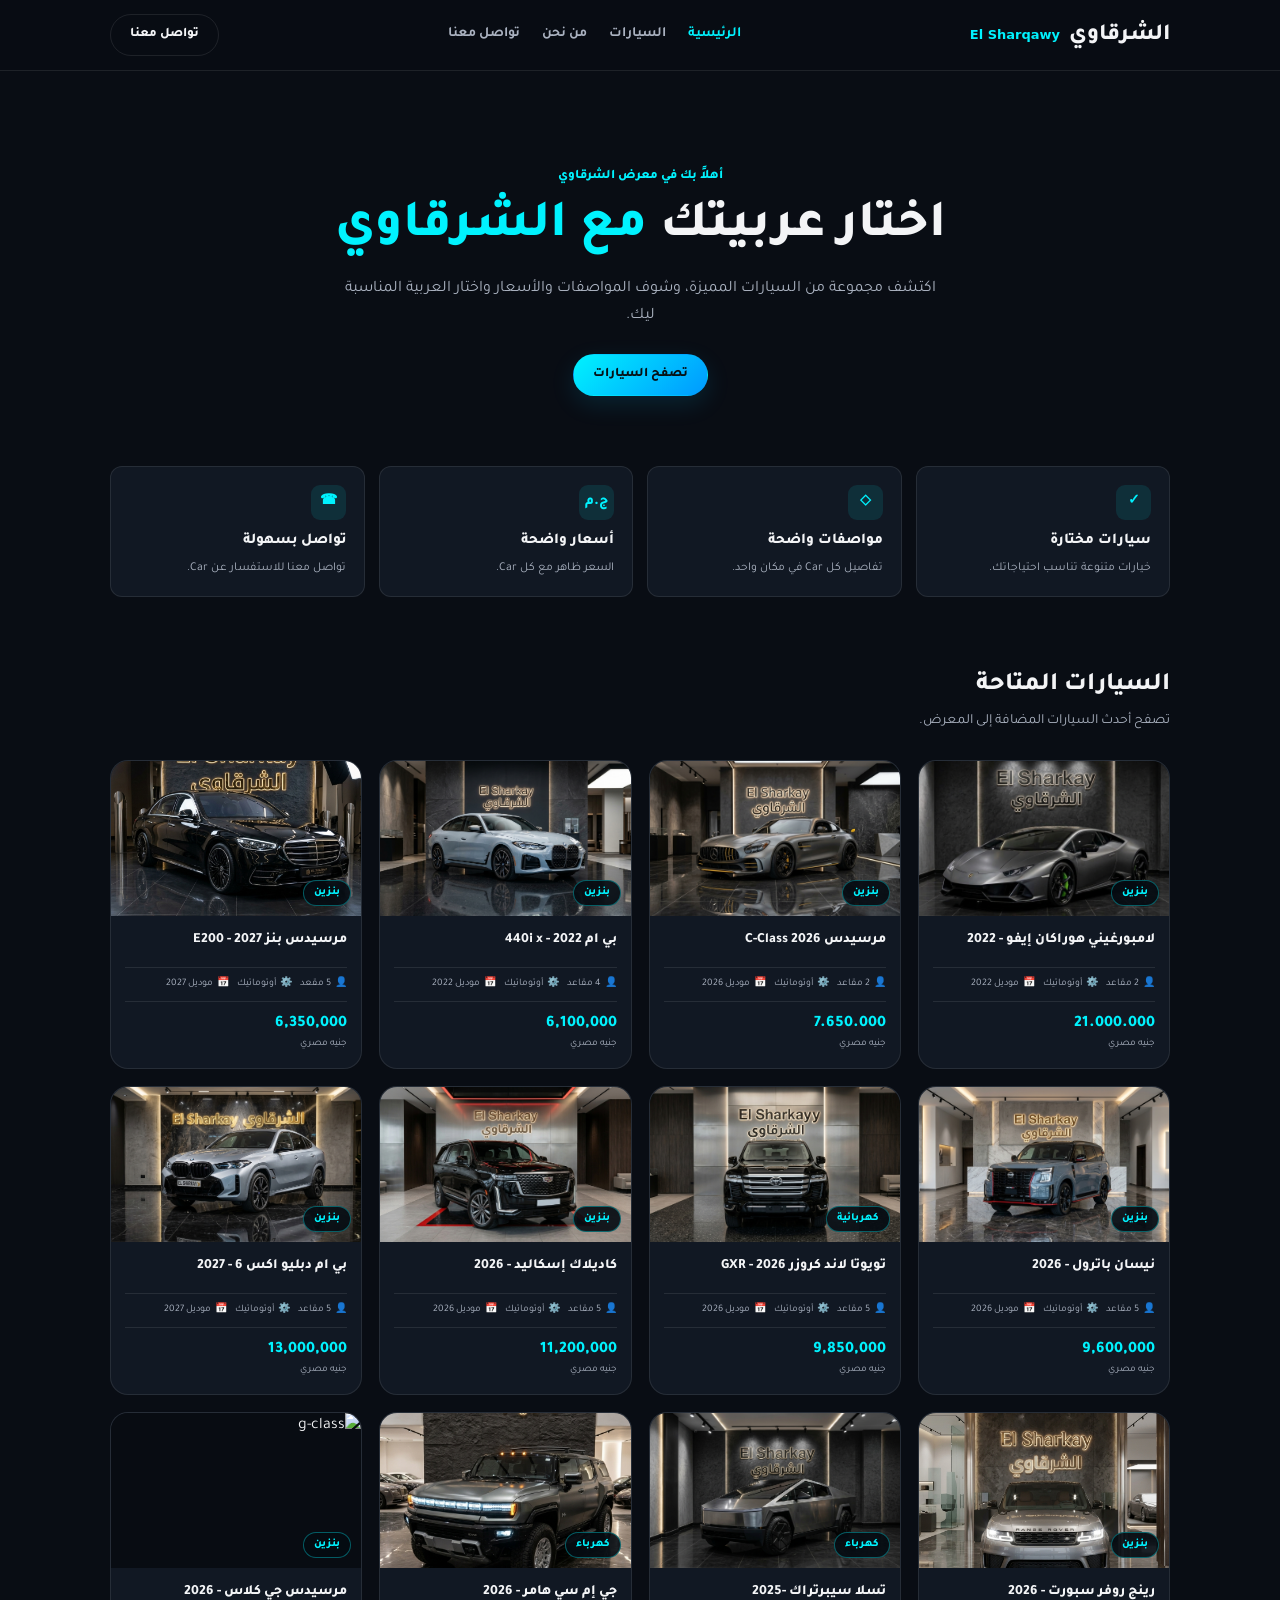
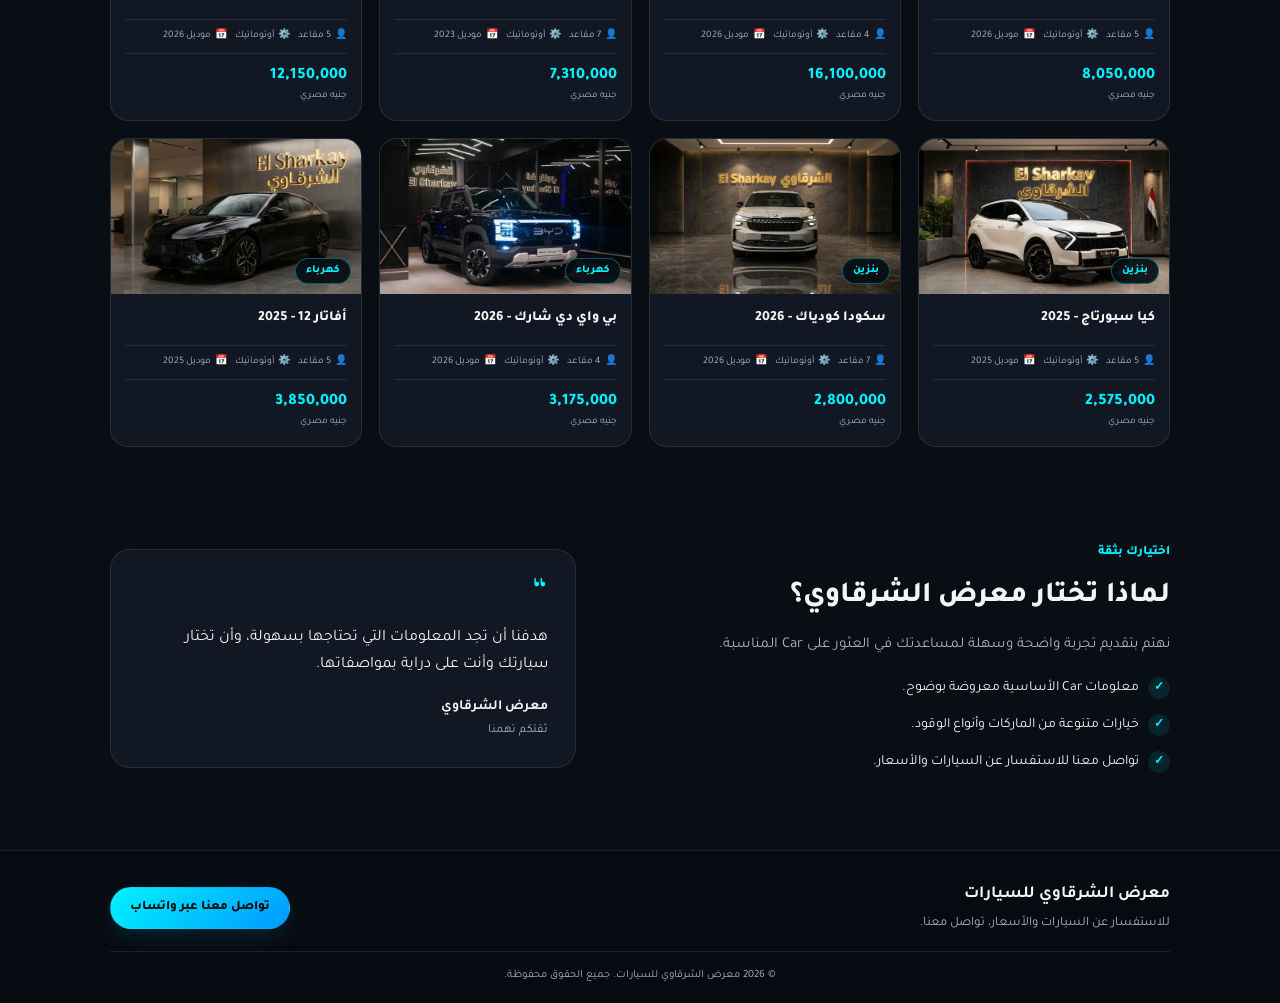
==== commit 27d3ba53: "first commit" ====
--- a/index.html
+++ b/index.html
@@ -14,506 +14,460 @@
 
 <body>
 
-    <header class="site-header">
-        <div class="container navbar">
-            <a class="logo" href="#home" aria-label="الشرقاوي - الصفحة الرئيسية">
-                <span class="brand-ar">الشرقاوي</span>
-                <span class="brand-en">El Sharqawy</span>
-            </a>
-
-            <input class="menu-checkbox" type="checkbox" id="menu-toggle" aria-label="فتح قائمة التنقل">
-
-            <nav class="main-nav" aria-label="القائمة الرئيسية">
-                <ul class="nav-links">
-                    <li><a class="active" href="#home">الرئيسية</a></li>
-                    <li><a href="#cars">السيارات</a></li>
-                    <li><a href="#why-us">من نحن</a></li>
-                    <li><a href="#contact">تواصل معنا</a></li>
+<header class="site-header">
+    <div class="container navbar">
+        <a class="logo" href="#home" aria-label="الشرقاوي - الصفحة الرئيسية">
+            <span class="brand-ar">الشرقاوي</span>
+            <span class="brand-en">El Sharqawy</span>
+        </a>
+        <input class="menu-checkbox" type="checkbox" id="menu-toggle" aria-label="فتح قائمة التنقل">
+        <nav class="main-nav" aria-label="القائمة الرئيسية">
+            <ul class="nav-links">
+                <li><a class="active" href="#home">الرئيسية</a></li>
+                <li><a href="#cars">السيارات</a></li>
+                <li><a href="#why-us">من نحن</a></li>
+                <li><a href="#contact">تواصل معنا</a></li>
+            </ul>
+        </nav>
+        <div class="header-actions">
+            <a class="btn btn-outline" href="#contact">تواصل معنا</a>
+            <label class="hamburger-btn" for="menu-toggle" aria-label="فتح أو إغلاق القائمة">
+                <span></span><span></span><span></span>
+            </label>
+        </div>
+    </div>
+</header>
+
+<!-- Main -->
+<main id="home">
+    <section class="hero">
+        <div class="hero-bg" aria-hidden="true"></div>
+        <div class="container hero-content">
+            <p class="eyebrow">أهلاً بك في معرض الشرقاوي</p>
+            <h1>اختار عربيتك <span>مع الشرقاوي</span></h1>
+            <p class="hero-description">
+                اكتشف مجموعة من السيارات المميزة، وشوف المواصفات والأسعار واختار العربية المناسبة ليك.
+            </p>
+            <a class="btn btn-primary" href="#cars">تصفح السيارات</a>
+        </div>
+    </section>
+
+    <section class="features" aria-label="مميزات معرض الشرقاوي">
+        <div class="container features-grid">
+            <article class="feature-card">
+                <span class="feature-icon" aria-hidden="true">✓</span>
+                <h2>سيارات مختارة</h2>
+                <p>خيارات متنوعة تناسب احتياجاتك.</p>
+            </article>
+
+            <article class="feature-card">
+                <span class="feature-icon" aria-hidden="true">◇</span>
+                <h2>مواصفات واضحة</h2>
+                <p>تفاصيل كل Car في مكان واحد.</p>
+            </article>
+
+            <article class="feature-card">
+                <span class="feature-icon" aria-hidden="true">ج.م</span>
+                <h2>أسعار واضحة</h2>
+                <p>السعر ظاهر مع كل Car.</p>
+            </article>
+
+            <article class="feature-card">
+                <span class="feature-icon" aria-hidden="true">☎</span>
+                <h2>تواصل بسهولة</h2>
+                <p>تواصل معنا للاستفسار عن Car.</p>
+            </article>
+        </div>
+    </section>
+
+    <section class="cars-section" id="cars">
+        <div class="container">
+            <div class="section-heading">
+                <h2>السيارات المتاحة</h2>
+                <p>تصفح أحدث السيارات المضافة إلى المعرض.</p>
+            </div>
+            <div class="cars-grid">
+
+                <!-- Car 1 -->
+                <article class="car-card">
+                    <div class="car-image">
+                        <img src="cars/1.png" alt="lambo" loading="lazy">
+                        <span class="fuel-badge">بنزين</span>
+                    </div>
+                    <div class="car-info">
+                        <h3 class="car-name">لامبورغيني هوراكان إيفو - 2022</h3>
+                        <ul class="car-specs">
+                            <li><span aria-hidden="true">👤</span> 2 مقاعد</li>
+                            <li><span aria-hidden="true">⚙️</span> أوتوماتيك</li>
+                            <li><span aria-hidden="true">📅</span> موديل 2022</li>
+                        </ul>
+                        <div class="car-price">
+                            <strong>21.000.000</strong>
+                            <span>جنيه مصري</span>
+                        </div>
+                    </div>
+                </article>
+
+                <!-- Car 2 -->
+                <article class="car-card">
+                    <div class="car-image">
+                        <img src="cars/2.png" alt="Mercides c-class" loading="lazy">
+                        <span class="fuel-badge">بنزين</span>
+                    </div>
+                    <div class="car-info">
+                        <h3 class="car-name">مرسيدس 2026 C-Class</h3>
+                        <ul class="car-specs">
+                            <li><span aria-hidden="true">👤</span> 2 مقاعد</li>
+                            <li><span aria-hidden="true">⚙️</span> أوتوماتيك</li>
+                            <li><span aria-hidden="true">📅</span> موديل 2026</li>
+                        </ul>
+                        <div class="car-price">
+                            <strong>7.650.000</strong>
+                            <span>جنيه مصري</span>
+                        </div>
+                    </div>
+                </article>
+
+                <!-- Car 3 -->
+                <article class="car-card">
+                    <div class="car-image">
+                        <img src="cars/3.png"
+                             alt="bmw" loading="lazy">
+                        <span class="fuel-badge">بنزين</span>
+                    </div>
+                    <div class="car-info">
+                        <h3 class="car-name">بي ام 440i x - 2022</h3>
+                        <ul class="car-specs">
+                            <li><span aria-hidden="true">👤</span> 4 مقاعد</li>
+                            <li><span aria-hidden="true">⚙️</span> أوتوماتيك</li>
+                            <li><span aria-hidden="true">📅</span> موديل 2022</li>
+                        </ul>
+                        <div class="car-price">
+                            <strong>6,100,000</strong>
+                            <span>جنيه مصري</span>
+                        </div>
+                    </div>
+                </article>
+
+                <!-- Car 4 -->
+                <article class="car-card">
+                    <div class="car-image">
+                        <img src="cars/10.png"
+                             alt="mercides benz" loading="lazy">
+                        <span class="fuel-badge">بنزين</span>
+                    </div>
+                    <div class="car-info">
+                        <h3 class="car-name">مرسيدس بنز E200 - 2027</h3>
+                        <ul class="car-specs">
+                            <li><span aria-hidden="true">👤</span> 5 مقعد</li>
+                            <li><span aria-hidden="true">⚙️</span> أوتوماتيك</li>
+                            <li><span aria-hidden="true">📅</span> موديل 2027</li>
+                        </ul>
+                        <div class="car-price">
+                            <strong>6,350,000</strong>
+                            <span>جنيه مصري</span>
+                        </div>
+                    </div>
+                </article>
+
+                <!-- Car 5 -->
+                <article class="car-card">
+                    <div class="car-image">
+                        <img src="cars/4.png"
+                             alt="nissan patrol" loading="lazy">
+                        <span class="fuel-badge">بنزين</span>
+                    </div>
+                    <div class="car-info">
+                        <h3 class="car-name">نيسان باترول - 2026</h3>
+                        <ul class="car-specs">
+                            <li><span aria-hidden="true">👤</span> 5 مقاعد</li>
+                            <li><span aria-hidden="true">⚙️</span> أوتوماتيك</li>
+                            <li><span aria-hidden="true">📅</span> موديل 2026</li>
+                        </ul>
+                        <div class="car-price">
+                            <strong>9,600,000</strong>
+                            <span>جنيه مصري</span>
+                        </div>
+                    </div>
+                </article>
+                
+                <!-- Car 6 -->
+                <article class="car-card">
+                    <div class="car-image">
+                        <img src="cars/5.png"
+                             alt="land cruzer" loading="lazy">
+                        <span class="fuel-badge">كهربائية</span>
+                    </div>
+                    <div class="car-info">
+                        <h3 class="car-name">تويوتا لاند كروزر GXR - 2026</h3>
+                        <ul class="car-specs">
+                            <li><span aria-hidden="true">👤</span> 5 مقاعد</li>
+                            <li><span aria-hidden="true">⚙️</span> أوتوماتيك</li>
+                            <li><span aria-hidden="true">📅</span> موديل 2026</li>
+                        </ul>
+                        <div class="car-price">
+                            <strong>9,850,000</strong>
+                            <span>جنيه مصري</span>
+                        </div>
+                    </div>
+                </article>
+
+                <!-- Car 7 -->
+                <article class="car-card">
+                    <div class="car-image">
+                        <img src="cars/6.png"
+                             alt="escalde" loading="lazy">
+                        <span class="fuel-badge">بنزين</span>
+                    </div>
+                    <div class="car-info">
+                        <h3 class="car-name">كاديلاك إسكاليد - 2026</h3>
+                        <ul class="car-specs">
+                            <li><span aria-hidden="true">👤</span>5 مقاعد</li>
+                            <li><span aria-hidden="true">⚙️</span> أوتوماتيك</li>
+                            <li><span aria-hidden="true">📅</span> موديل 2026</li>
+                        </ul>
+                        <div class="car-price">
+                            <strong>11,200,000</strong>
+                            <span>جنيه مصري</span>
+                        </div>
+                    </div>
+                </article>
+
+                <!-- Car 8 -->
+                <article class="car-card">
+                    <div class="car-image">
+                        <img src="cars/12.png"
+                             alt="bmw" loading="lazy">
+                        <span class="fuel-badge">بنزين</span>
+                    </div>
+                    <div class="car-info">
+                        <h3 class="car-name"> بي ام دبليو اكس 6 - 2027</h3>
+                        <ul class="car-specs">
+                            <li><span aria-hidden="true">👤</span>5 مقاعد</li>
+                            <li><span aria-hidden="true">⚙️</span> أوتوماتيك</li>
+                            <li><span aria-hidden="true">📅</span> موديل 2027</li>
+                        </ul>
+                        <div class="car-price">
+                            <strong>13,000,000</strong>
+                            <span>جنيه مصري</span>
+                        </div>
+                    </div>
+                </article>
+
+                <!-- Car 9 -->
+                <article class="car-card">
+                    <div class="car-image">
+                        <img src="cars/14.png"
+                             alt="rang" loading="lazy">
+                        <span class="fuel-badge">بنزين</span>
+                    </div>
+                    <div class="car-info">
+                        <h3 class="car-name">رينج روفر سبورت  - 2026</h3>
+                        <ul class="car-specs">
+                            <li><span aria-hidden="true">👤</span>5 مقاعد</li>
+                            <li><span aria-hidden="true">⚙️</span> أوتوماتيك</li>
+                            <li><span aria-hidden="true">📅</span> موديل 2026</li>
+                        </ul>
+                        <div class="car-price">
+                            <strong>8,050,000</strong>
+                            <span>جنيه مصري</span>
+                        </div>
+                    </div>
+                </article>
+
+                <!-- Car 10 -->
+                <article class="car-card">
+                    <div class="car-image">
+                        <img src="cars/13.png"
+                             alt="tesla" loading="lazy">
+                        <span class="fuel-badge">كهرباء</span>
+                    </div>
+                    <div class="car-info">
+                        <h3 class="car-name"> تسلا سيبرتراك -2025</h3>
+                        <ul class="car-specs">
+                            <li><span aria-hidden="true">👤</span>4 مقاعد</li>
+                            <li><span aria-hidden="true">⚙️</span> أوتوماتيك</li>
+                            <li><span aria-hidden="true">📅</span> موديل 2026</li>
+                        </ul>
+                        <div class="car-price">
+                            <strong>16,100,000</strong>
+                            <span>جنيه مصري</span>
+                        </div>
+                    </div>
+                </article>
+
+                <!-- Car 11 -->
+                <article class="car-card">
+                    <div class="car-image">
+                        <img src="cars/15.png"
+                             alt="hamer" loading="lazy">
+                        <span class="fuel-badge">كهرباء</span>
+                    </div>
+                    <div class="car-info">
+                        <h3 class="car-name"> جي إم سي هامر - 2026</h3>
+                        <ul class="car-specs">
+                            <li><span aria-hidden="true">👤</span>7 مقاعد</li>
+                            <li><span aria-hidden="true">⚙️</span> أوتوماتيك</li>
+                            <li><span aria-hidden="true">📅</span> موديل 2023</li>
+                        </ul>
+                        <div class="car-price">
+                            <strong>7,310,000</strong>
+                            <span>جنيه مصري</span>
+                        </div>
+                    </div>
+                </article>
+
+                <!-- Car 12 -->
+                <article class="car-card">
+                    <div class="car-image">
+                        <img src="https://i.pinimg.com/736x/2c/05/36/2c053691008d78591e57b9a5afd58fdc.jpg"
+                             alt="g-class" loading="lazy">
+                        <span class="fuel-badge">بنزين</span>
+                    </div>
+                    <div class="car-info">
+                        <h3 class="car-name"> مرسيدس جي كلاس - 2026</h3>
+                        <ul class="car-specs">
+                            <li><span aria-hidden="true">👤</span>5 مقاعد</li>
+                            <li><span aria-hidden="true">⚙️</span> أوتوماتيك</li>
+                            <li><span aria-hidden="true">📅</span> موديل 2026</li>
+                        </ul>
+                        <span class="spec-item"></span>
+                        <div class="car-price">
+                            <strong>12,150,000</strong>
+                            <span>جنيه مصري</span>
+                        </div>
+                    </div>
+                </article>
+
+                <!-- Car 13 -->
+                <article class="car-card">
+                    <div class="car-image">
+                        <img src="cars/7.png"
+                             alt="key sportag" loading="lazy">
+                        <span class="fuel-badge">بنزين</span>
+                    </div>
+                    <div class="car-info">
+                        <h3 class="car-name">كيا سبورتاج - 2025</h3>
+                        <ul class="car-specs">
+                            <li><span aria-hidden="true">👤</span>5 مقاعد</li>
+                            <li><span aria-hidden="true">⚙️</span> أوتوماتيك</li>
+                            <li><span aria-hidden="true">📅</span> موديل 2025</li>
+                        </ul>
+                        <span class="spec-item"></span>
+                        <div class="car-price">
+                            <strong>2,575,000</strong>
+                            <span>جنيه مصري</span>
+                        </div>
+                    </div>
+                </article>
+
+                <!-- Car 14 -->
+                <article class="car-card">
+                    <div class="car-image">
+                        <img src="cars/11.png"
+                             alt="scoda" loading="lazy">
+                        <span class="fuel-badge">بنزين</span>
+                    </div>
+                    <div class="car-info">
+                        <h3 class="car-name">سكودا كودياك - 2026</h3>
+                        <ul class="car-specs">
+                            <li><span aria-hidden="true">👤</span>7 مقاعد</li>
+                            <li><span aria-hidden="true">⚙️</span> أوتوماتيك</li>
+                            <li><span aria-hidden="true">📅</span> موديل 2026</li>
+                        </ul>
+                        <span class="spec-item"></span>
+                        <div class="car-price">
+                            <strong>2,800,000</strong>
+                            <span>جنيه مصري</span>
+                        </div>
+                    </div>
+                </article>
+
+                <!-- Car 15 -->
+                <article class="car-card">
+                    <div class="car-image">
+                        <img src="cars/8.png"
+                             alt="byd" loading="lazy">
+                        <span class="fuel-badge">كهرباء</span>
+                    </div>
+                    <div class="car-info">
+                        <h3 class="car-name">بي واي دي شارك - 2026</h3>
+                        <ul class="car-specs">
+                            <li><span aria-hidden="true">👤</span>4 مقاعد</li>
+                            <li><span aria-hidden="true">⚙️</span> أوتوماتيك</li>
+                            <li><span aria-hidden="true">📅</span> موديل 2026</li>
+                        </ul>
+                        <span class="spec-item"></span>
+                        <div class="car-price">
+                            <strong>3,175,000</strong>
+                            <span>جنيه مصري</span>
+                        </div>
+                    </div>
+                </article>
+
+                <!-- Car 16 -->
+                <article class="car-card">
+                    <div class="car-image">
+                        <img src="cars/9.png"
+                             alt="avater" loading="lazy">
+                        <span class="fuel-badge">كهرباء</span>
+                    </div>
+                    <div class="car-info">
+                        <h3 class="car-name">أفاتار 12 - 2025</h3>
+                        <ul class="car-specs">
+                            <li><span aria-hidden="true">👤</span>5 مقاعد</li>
+                            <li><span aria-hidden="true">⚙️</span> أوتوماتيك</li>
+                            <li><span aria-hidden="true">📅</span> موديل 2025</li>
+                        </ul>
+                        <span class="spec-item"></span>
+                        <div class="car-price">
+                            <strong>3,850,000</strong>
+                            <span>جنيه مصري</span>
+                        </div>
+                    </div>
+                </article>                   
+                
+            </div>
+        </div>
+    </section>
+
+    <section class="why-us" id="why-us">
+        <div class="container why-us-grid">
+            <div>
+                <p class="eyebrow">اختيارك بثقة</p>
+                <h2>لماذا تختار معرض الشرقاوي؟</h2>
+                <p class="section-description">
+                    نهتم بتقديم تجربة واضحة وسهلة لمساعدتك في العثور على Car المناسبة.
+                </p>
+                <ul class="check-list">
+                    <li><span class="check-icon" aria-hidden="true">✓</span> معلومات Car الأساسية معروضة بوضوح.</li>
+                    <li><span class="check-icon" aria-hidden="true">✓</span> خيارات متنوعة من الماركات وأنواع الوقود.</li>
+                    <li><span class="check-icon" aria-hidden="true">✓</span> تواصل معنا للاستفسار عن السيارات والأسعار.</li>
                 </ul>
-            </nav>
-
-            <div class="header-actions">
-                <a class="btn btn-outline" href="#contact">تواصل معنا</a>
-
-                <label class="hamburger-btn" for="menu-toggle" aria-label="فتح أو إغلاق القائمة">
-                    <span></span><span></span><span></span>
-                </label>
             </div>
-        </div>
-    </header>
-
-    <!-- Main -->
-    <main id="home">
-
-        <section class="hero">
-            <div class="hero-bg" aria-hidden="true"></div>
-
-            <div class="container hero-content">
-                <p class="eyebrow">أهلاً بك في معرض الشرقاوي</p>
-
-                <h1>اختار عربيتك <span>مع الشرقاوي</span></h1>
-
-                <p class="hero-description">
-                    اكتشف مجموعة من السيارات المميزة، وشوف المواصفات والأسعار واختار العربية المناسبة ليك.
+
+            <aside class="testimonial-box">
+                <div class="quote-icon" aria-hidden="true">“</div>
+                <p class="testimonial-text">
+                    هدفنا أن تجد المعلومات التي تحتاجها بسهولة، وأن تختار سيارتك وأنت على دراية بمواصفاتها.
                 </p>
-
-                <a class="btn btn-primary" href="#cars">تصفح السيارات</a>
-            </div>
-        </section>
-
-        <section class="features" aria-label="مميزات معرض الشرقاوي">
-            <div class="container features-grid">
-
-                <article class="feature-card">
-                    <span class="feature-icon" aria-hidden="true">✓</span>
-                    <h2>سيارات مختارة</h2>
-                    <p>خيارات متنوعة تناسب احتياجاتك.</p>
-                </article>
-
-                <article class="feature-card">
-                    <span class="feature-icon" aria-hidden="true">◇</span>
-                    <h2>مواصفات واضحة</h2>
-                    <p>تفاصيل كل Car في مكان واحد.</p>
-                </article>
-
-                <article class="feature-card">
-                    <span class="feature-icon" aria-hidden="true">ج.م</span>
-                    <h2>أسعار واضحة</h2>
-                    <p>السعر ظاهر مع كل Car.</p>
-                </article>
-
-                <article class="feature-card">
-                    <span class="feature-icon" aria-hidden="true">☎</span>
-                    <h2>تواصل بسهولة</h2>
-                    <p>تواصل معنا للاستفسار عن Car.</p>
-                </article>
-
-            </div>
-        </section>
-
-        <section class="cars-section" id="cars">
-            <div class="container">
-                <div class="section-heading">
-                    <h2>السيارات المتاحة</h2>
-                    <p>تصفح أحدث السيارات المضافة إلى المعرض.</p>
-                </div>
-
-                <div class="cars-grid">
-
-                    <!-- Car 1 -->
-                    <article class="car-card">
-                        <div class="car-image">
-                            <img src="cars/1.png" alt="lambo" loading="lazy">
-                            <span class="fuel-badge">بنزين</span>
-                        </div>
-
-                        <div class="car-info">
-                            <h3 class="car-name">لامبورغيني هوراكان إيفو - 2022</h3>
-
-                            <ul class="car-specs">
-                                <li><span aria-hidden="true">👤</span> 2 مقاعد</li>
-                                <li><span aria-hidden="true">⚙️</span> أوتوماتيك</li>
-                                <li><span aria-hidden="true">📅</span> موديل 2022</li>
-                            </ul>
-
-                            <div class="car-price">
-                                <strong>21.000.000</strong>
-                                <span>جنيه مصري</span>
-                            </div>
-                        </div>
-                    </article>
-
-                    <!-- Car 2 -->
-                    <article class="car-card">
-                        <div class="car-image">
-                            <img src="cars/2.png" alt="Mercides c-class" loading="lazy">
-                            <span class="fuel-badge">بنزين</span>
-                        </div>
-
-                        <div class="car-info">
-                            <h3 class="car-name">مرسيدس 2026 C-Class</h3>
-
-                            <ul class="car-specs">
-                                <li><span aria-hidden="true">👤</span> 2 مقاعد</li>
-                                <li><span aria-hidden="true">⚙️</span> أوتوماتيك</li>
-                                <li><span aria-hidden="true">📅</span> موديل 2026</li>
-                            </ul>
-
-                            <div class="car-price">
-                                <strong>7.650.000</strong>
-                                <span>جنيه مصري</span>
-                            </div>
-                        </div>
-                    </article>
-
-                    <!-- Car 3 -->
-                    <article class="car-card">
-                        <div class="car-image">
-                            <img src="cars/3.png"
-                                 alt="bmw" loading="lazy">
-                            <span class="fuel-badge">بنزين</span>
-                        </div>
-
-                        <div class="car-info">
-                            <h3 class="car-name">بي ام 440i x - 2022</h3>
-
-                            <ul class="car-specs">
-                                <li><span aria-hidden="true">👤</span> 4 مقاعد</li>
-                                <li><span aria-hidden="true">⚙️</span> أوتوماتيك</li>
-                                <li><span aria-hidden="true">📅</span> موديل 2022</li>
-                            </ul>
-
-                            <div class="car-price">
-                                <strong>6,100,000</strong>
-                                <span>جنيه مصري</span>
-                            </div>
-                        </div>
-                    </article>
-
-                    <!-- Car 4 -->
-                    <article class="car-card">
-                        <div class="car-image">
-                            <img src="cars/10.png"
-                                 alt="mercides benz" loading="lazy">
-                            <span class="fuel-badge">بنزين</span>
-                        </div>
-
-                        <div class="car-info">
-                            <h3 class="car-name">مرسيدس بنز E200 - 2027</h3>
-
-                            <ul class="car-specs">
-                                <li><span aria-hidden="true">👤</span> 5 مقعد</li>
-                                <li><span aria-hidden="true">⚙️</span> أوتوماتيك</li>
-                                <li><span aria-hidden="true">📅</span> موديل 2027</li>
-                            </ul>
-
-                            <div class="car-price">
-                                <strong>6,350,000</strong>
-                                <span>جنيه مصري</span>
-                            </div>
-                        </div>
-                    </article>
-
-                    <!-- Car 5 -->
-                    <article class="car-card">
-                        <div class="car-image">
-                            <img src="cars/4.png"
-                                 alt="nissan patrol" loading="lazy">
-                            <span class="fuel-badge">بنزين</span>
-                        </div>
-
-                        <div class="car-info">
-                            <h3 class="car-name">نيسان باترول - 2026</h3>
-
-                            <ul class="car-specs">
-                                <li><span aria-hidden="true">👤</span> 5 مقاعد</li>
-                                <li><span aria-hidden="true">⚙️</span> أوتوماتيك</li>
-                                <li><span aria-hidden="true">📅</span> موديل 2026</li>
-                            </ul>
-
-                            <div class="car-price">
-                                <strong>9,600,000</strong>
-                                <span>جنيه مصري</span>
-                            </div>
-                        </div>
-                    </article>
-
-                    <!-- Car 6 -->
-                    <article class="car-card">
-                        <div class="car-image">
-                            <img src="cars/5.png"
-                                 alt="land cruzer" loading="lazy">
-                            <span class="fuel-badge">كهربائية</span>
-                        </div>
-
-                        <div class="car-info">
-                            <h3 class="car-name">تويوتا لاند كروزر GXR - 2026</h3>
-
-                            <ul class="car-specs">
-                                <li><span aria-hidden="true">👤</span> 5 مقاعد</li>
-                                <li><span aria-hidden="true">⚙️</span> أوتوماتيك</li>
-                                <li><span aria-hidden="true">📅</span> موديل 2026</li>
-                            </ul>
-
-                            <div class="car-price">
-                                <strong>9,850,000</strong>
-                                <span>جنيه مصري</span>
-                            </div>
-                        </div>
-                    </article>
-
-                    <!-- Car 7 -->
-                    <article class="car-card">
-                        <div class="car-image">
-                            <img src="cars/6.png"
-                                 alt="escalde" loading="lazy">
-                            <span class="fuel-badge">بنزين</span>
-                        </div>
-
-                        <div class="car-info">
-                            <h3 class="car-name">كاديلاك إسكاليد - 2026</h3>
-
-                            <ul class="car-specs">
-                                <li><span aria-hidden="true">👤</span>5 مقاعد</li>
-                                <li><span aria-hidden="true">⚙️</span> أوتوماتيك</li>
-                                <li><span aria-hidden="true">📅</span> موديل 2026</li>
-                            </ul>
-
-                            <div class="car-price">
-                                <strong>11,200,000</strong>
-                                <span>جنيه مصري</span>
-                            </div>
-                        </div>
-                    </article>
-
-                    <!-- Car 8 -->
-                    <article class="car-card">
-                        <div class="car-image">
-                            <img src="cars/12.png"
-                                 alt="bmw" loading="lazy">
-                            <span class="fuel-badge">بنزين</span>
-                        </div>
-
-                        <div class="car-info">
-                            <h3 class="car-name"> بي ام دبليو اكس 6 - 2027</h3>
-
-                            <ul class="car-specs">
-                                <li><span aria-hidden="true">👤</span>5 مقاعد</li>
-                                <li><span aria-hidden="true">⚙️</span> أوتوماتيك</li>
-                                <li><span aria-hidden="true">📅</span> موديل 2027</li>
-                            </ul>
-
-                            <div class="car-price">
-                                <strong>13,000,000</strong>
-                                <span>جنيه مصري</span>
-                            </div>
-                        </div>
-                    </article>
-
-                    <!-- Car 9 -->
-                    <article class="car-card">
-                        <div class="car-image">
-                            <img src="cars/14.png"
-                                 alt="rang" loading="lazy">
-                            <span class="fuel-badge">بنزين</span>
-                        </div>
-
-                        <div class="car-info">
-                            <h3 class="car-name">رينج روفر سبورت  - 2026</h3>
-
-                            <ul class="car-specs">
-                                <li><span aria-hidden="true">👤</span>5 مقاعد</li>
-                                <li><span aria-hidden="true">⚙️</span> أوتوماتيك</li>
-                                <li><span aria-hidden="true">📅</span> موديل 2026</li>
-                            </ul>
-
-                            <div class="car-price">
-                                <strong>8,050,000</strong>
-                                <span>جنيه مصري</span>
-                            </div>
-                        </div>
-                    </article>
-
-                    <!-- Car 10 -->
-                    <article class="car-card">
-                        <div class="car-image">
-                            <img src="cars/13.png"
-                                 alt="tesla" loading="lazy">
-                            <span class="fuel-badge">كهرباء</span>
-                        </div>
-
-                        <div class="car-info">
-                            <h3 class="car-name"> تسلا سيبرتراك -2025</h3>
-
-                            <ul class="car-specs">
-                                <li><span aria-hidden="true">👤</span>4 مقاعد</li>
-                                <li><span aria-hidden="true">⚙️</span> أوتوماتيك</li>
-                                <li><span aria-hidden="true">📅</span> موديل 2026</li>
-                            </ul>
-
-                            <div class="car-price">
-                                <strong>16,100,000</strong>
-                                <span>جنيه مصري</span>
-                            </div>
-                        </div>
-                    </article>
-
-                    <!-- Car 11 -->
-                    <article class="car-card">
-                        <div class="car-image">
-                            <img src="cars/15.png"
-                                 alt="hamer" loading="lazy">
-                            <span class="fuel-badge">كهرباء</span>
-                        </div>
-
-                        <div class="car-info">
-                            <h3 class="car-name"> جي إم سي هامر - 2026</h3>
-
-                            <ul class="car-specs">
-                                <li><span aria-hidden="true">👤</span>7 مقاعد</li>
-                                <li><span aria-hidden="true">⚙️</span> أوتوماتيك</li>
-                                <li><span aria-hidden="true">📅</span> موديل 2023</li>
-                            </ul>
-
-                            <div class="car-price">
-                                <strong>7,310,000</strong>
-                                <span>جنيه مصري</span>
-                            </div>
-                        </div>
-                    </article>
-
-                    <!-- Car 12 -->
-                    <article class="car-card">
-                        <div class="car-image">
-                            <img src="cars/7.png"
-                                 alt="key sportag" loading="lazy">
-                            <span class="fuel-badge">بنزين</span>
-                        </div>
-
-                        <div class="car-info">
-                            <h3 class="car-name">كيا سبورتاج - 2025</h3>
-
-                            <ul class="car-specs">
-                                <li><span aria-hidden="true">👤</span>5 مقاعد</li>
-                                <li><span aria-hidden="true">⚙️</span> أوتوماتيك</li>
-                                <li><span aria-hidden="true">📅</span> موديل 2025</li>
-                            </ul>
-
-                            <span class="spec-item"></span>
-
-                            <div class="car-price">
-                                <strong>2,575,000</strong>
-                                <span>جنيه مصري</span>
-                            </div>
-                        </div>
-                    </article>
-
-                    <!-- Car 13 -->
-                    <article class="car-card">
-                        <div class="car-image">
-                            <img src="cars/11.png"
-                                 alt="scoda" loading="lazy">
-                            <span class="fuel-badge">بنزين</span>
-                        </div>
-
-                        <div class="car-info">
-                            <h3 class="car-name">سكودا كودياك - 2026</h3>
-
-                            <ul class="car-specs">
-                                <li><span aria-hidden="true">👤</span>7 مقاعد</li>
-                                <li><span aria-hidden="true">⚙️</span> أوتوماتيك</li>
-                                <li><span aria-hidden="true">📅</span> موديل 2026</li>
-                            </ul>
-
-                            <span class="spec-item"></span>
-
-                            <div class="car-price">
-                                <strong>2,800,000</strong>
-                                <span>جنيه مصري</span>
-                            </div>
-                        </div>
-                    </article>
-
-                    <!-- Car 14 -->
-                    <article class="car-card">
-                        <div class="car-image">
-                            <img src="cars/8.png"
-                                 alt="byd" loading="lazy">
-                            <span class="fuel-badge">كهرباء</span>
-                        </div>
-
-                        <div class="car-info">
-                            <h3 class="car-name">بي واي دي شارك - 2026</h3>
-
-                            <ul class="car-specs">
-                                <li><span aria-hidden="true">👤</span>4 مقاعد</li>
-                                <li><span aria-hidden="true">⚙️</span> أوتوماتيك</li>
-                                <li><span aria-hidden="true">📅</span> موديل 2026</li>
-                            </ul>
-
-                            <span class="spec-item"></span>
-
-                            <div class="car-price">
-                                <strong>3,175,000</strong>
-                                <span>جنيه مصري</span>
-                            </div>
-                        </div>
-                    </article>
-
-                    <!-- Car 15 -->
-                    <article class="car-card">
-                        <div class="car-image">
-                            <img src="cars/9.png"
-                                 alt="avater" loading="lazy">
-                            <span class="fuel-badge">كهرباء</span>
-                        </div>
-
-                        <div class="car-info">
-                            <h3 class="car-name">أفاتار 12 - 2025</h3>
-
-                            <ul class="car-specs">
-                                <li><span aria-hidden="true">👤</span>5 مقاعد</li>
-                                <li><span aria-hidden="true">⚙️</span> أوتوماتيك</li>
-                                <li><span aria-hidden="true">📅</span> موديل 2025</li>
-                            </ul>
-
-                            <span class="spec-item"></span>
-
-                            <div class="car-price">
-                                <strong>3,850,000</strong>
-                                <span>جنيه مصري</span>
-                            </div>
-                        </div>
-                    </article>            
-
-                </div>
-            </div>
-        </section>
-
-        <section class="why-us" id="why-us">
-            <div class="container why-us-grid">
-                <div>
-                    <p class="eyebrow">اختيارك بثقة</p>
-                    <h2>لماذا تختار معرض الشرقاوي؟</h2>
-
-                    <p class="section-description">
-                        نهتم بتقديم تجربة واضحة وسهلة لمساعدتك في العثور على Car المناسبة.
-                    </p>
-
-                    <ul class="check-list">
-                        <li><span class="check-icon" aria-hidden="true">✓</span> معلومات Car الأساسية معروضة بوضوح.</li>
-                        <li><span class="check-icon" aria-hidden="true">✓</span> خيارات متنوعة من الماركات وأنواع الوقود.</li>
-                        <li><span class="check-icon" aria-hidden="true">✓</span> تواصل معنا للاستفسار عن السيارات والأسعار.</li>
-                    </ul>
-                </div>
-
-                <aside class="testimonial-box">
-                    <div class="quote-icon" aria-hidden="true">“</div>
-
-                    <p class="testimonial-text">
-                        هدفنا أن تجد المعلومات التي تحتاجها بسهولة، وأن تختار سيارتك وأنت على دراية بمواصفاتها.
-                    </p>
-
-                    <h3>معرض الشرقاوي</h3>
-                    <p class="muted-text">ثقتكم تهمنا</p>
-                </aside>
-            </div>
-        </section>
-
-    </main>
-
-    <footer class="site-footer" id="contact">
-        <div class="container footer-content">
-            <div>
-                <h2>معرض الشرقاوي للسيارات</h2>
-                <p>للاستفسار عن السيارات والأسعار، تواصل معنا.</p>
-            </div>
-
-            <a class="btn btn-primary" href="https://wa.me/201127942103" target="_blank" rel="noopener noreferrer">تواصل معنا عبر واتساب</a>
-
-            <p class="copyright">© 2026 معرض الشرقاوي للسيارات. جميع الحقوق محفوظة.</p>
-        </div>
-    </footer>
+                <h3>معرض الشرقاوي</h3>
+                <p class="muted-text">ثقتكم تهمنا</p>
+            </aside>
+        </div>
+    </section>
+</main>
+
+<footer class="site-footer" id="contact">
+    <div class="container footer-content">
+        <div>
+            <h2>معرض الشرقاوي للسيارات</h2>
+            <p>للاستفسار عن السيارات والأسعار، تواصل معنا.</p>
+        </div>
+        <a class="btn btn-primary" href="https://wa.me/201127942103" target="_blank" rel="noopener noreferrer">تواصل معنا عبر واتساب</a>
+        <p class="copyright">© 2026 معرض الشرقاوي للسيارات. جميع الحقوق محفوظة.</p>
+    </div>
+</footer>
 
 </body>
 </html>
--- a/style.css
+++ b/style.css
@@ -341,12 +341,12 @@
     padding: 13px 14px 15px;
 }
 
-/* .car-brand {
+.car-brand {
     margin-bottom: 2px;
     color: var(--accent-cyan);
     font-size: 10px;
     font-weight: 700;
-} */
+}
 
 .car-name {
     min-height: 28px;
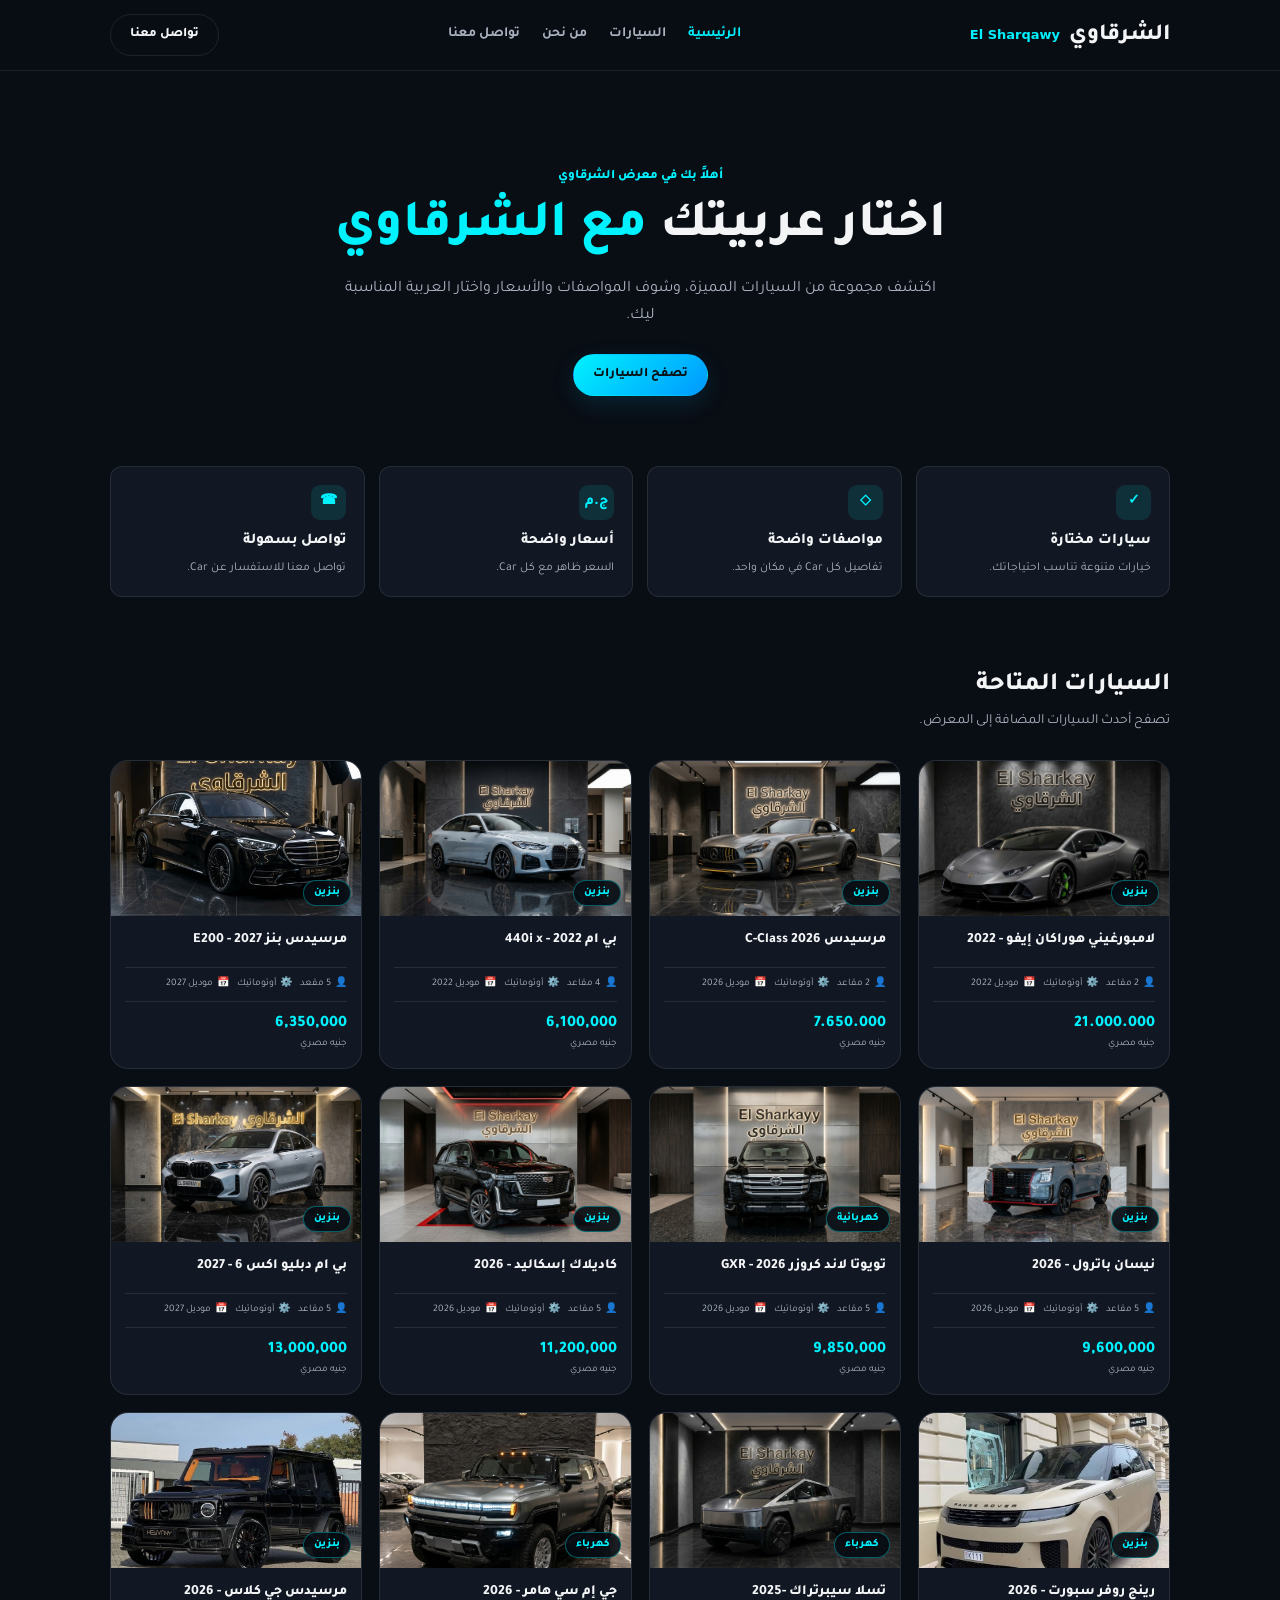
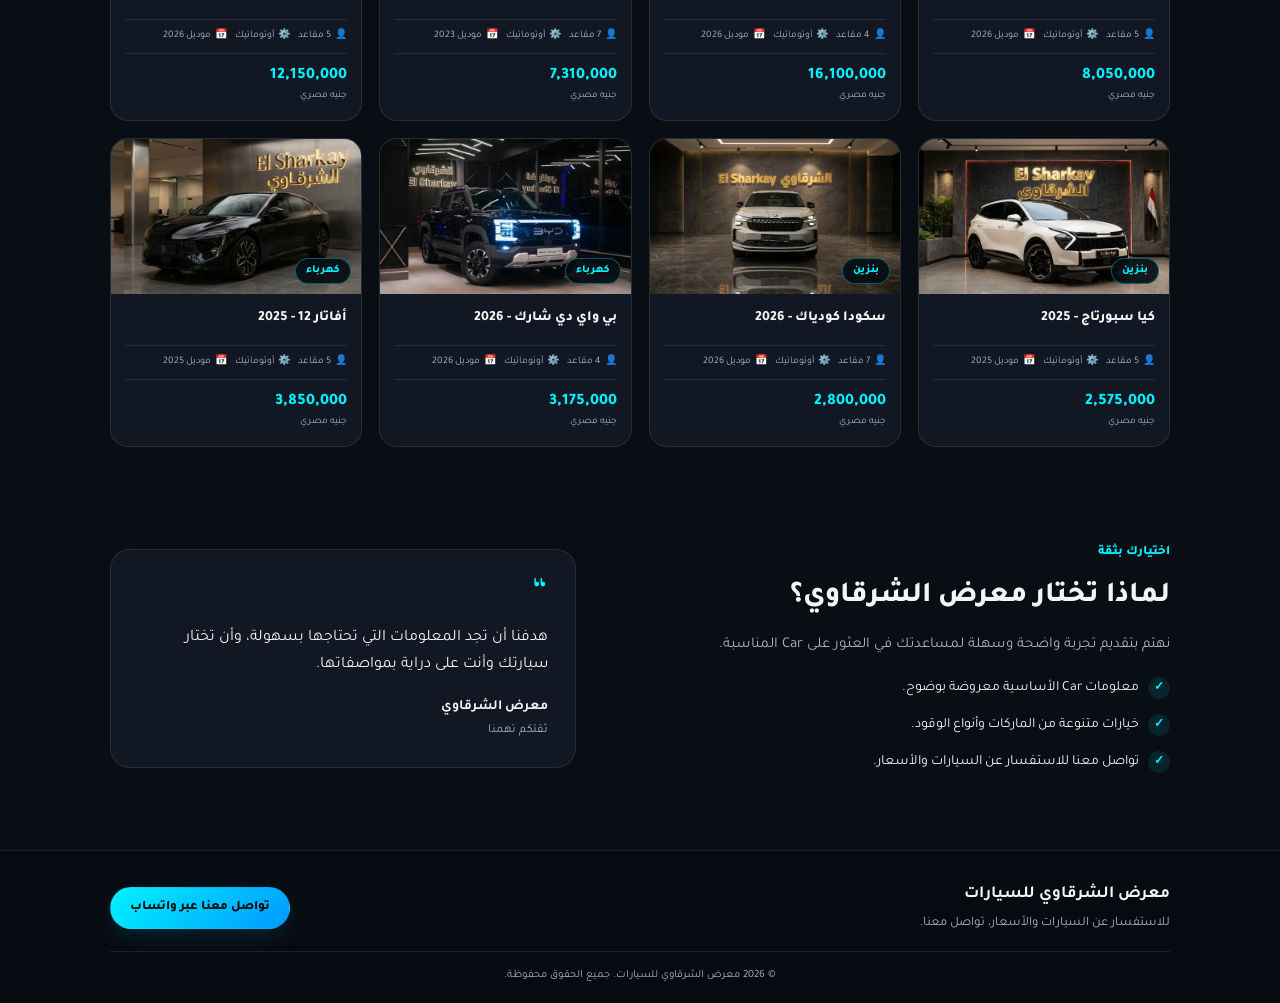
==== commit b844b543: "first commit" ====
--- a/index.html
+++ b/index.html
@@ -320,7 +320,7 @@
                 <!-- Car 12 -->
                 <article class="car-card">
                     <div class="car-image">
-                        <img src="https://i.pinimg.com/736x/2c/05/36/2c053691008d78591e57b9a5afd58fdc.jpg"
+                        <img src="cars/16.png"
                              alt="g-class" loading="lazy">
                         <span class="fuel-badge">بنزين</span>
                     </div>
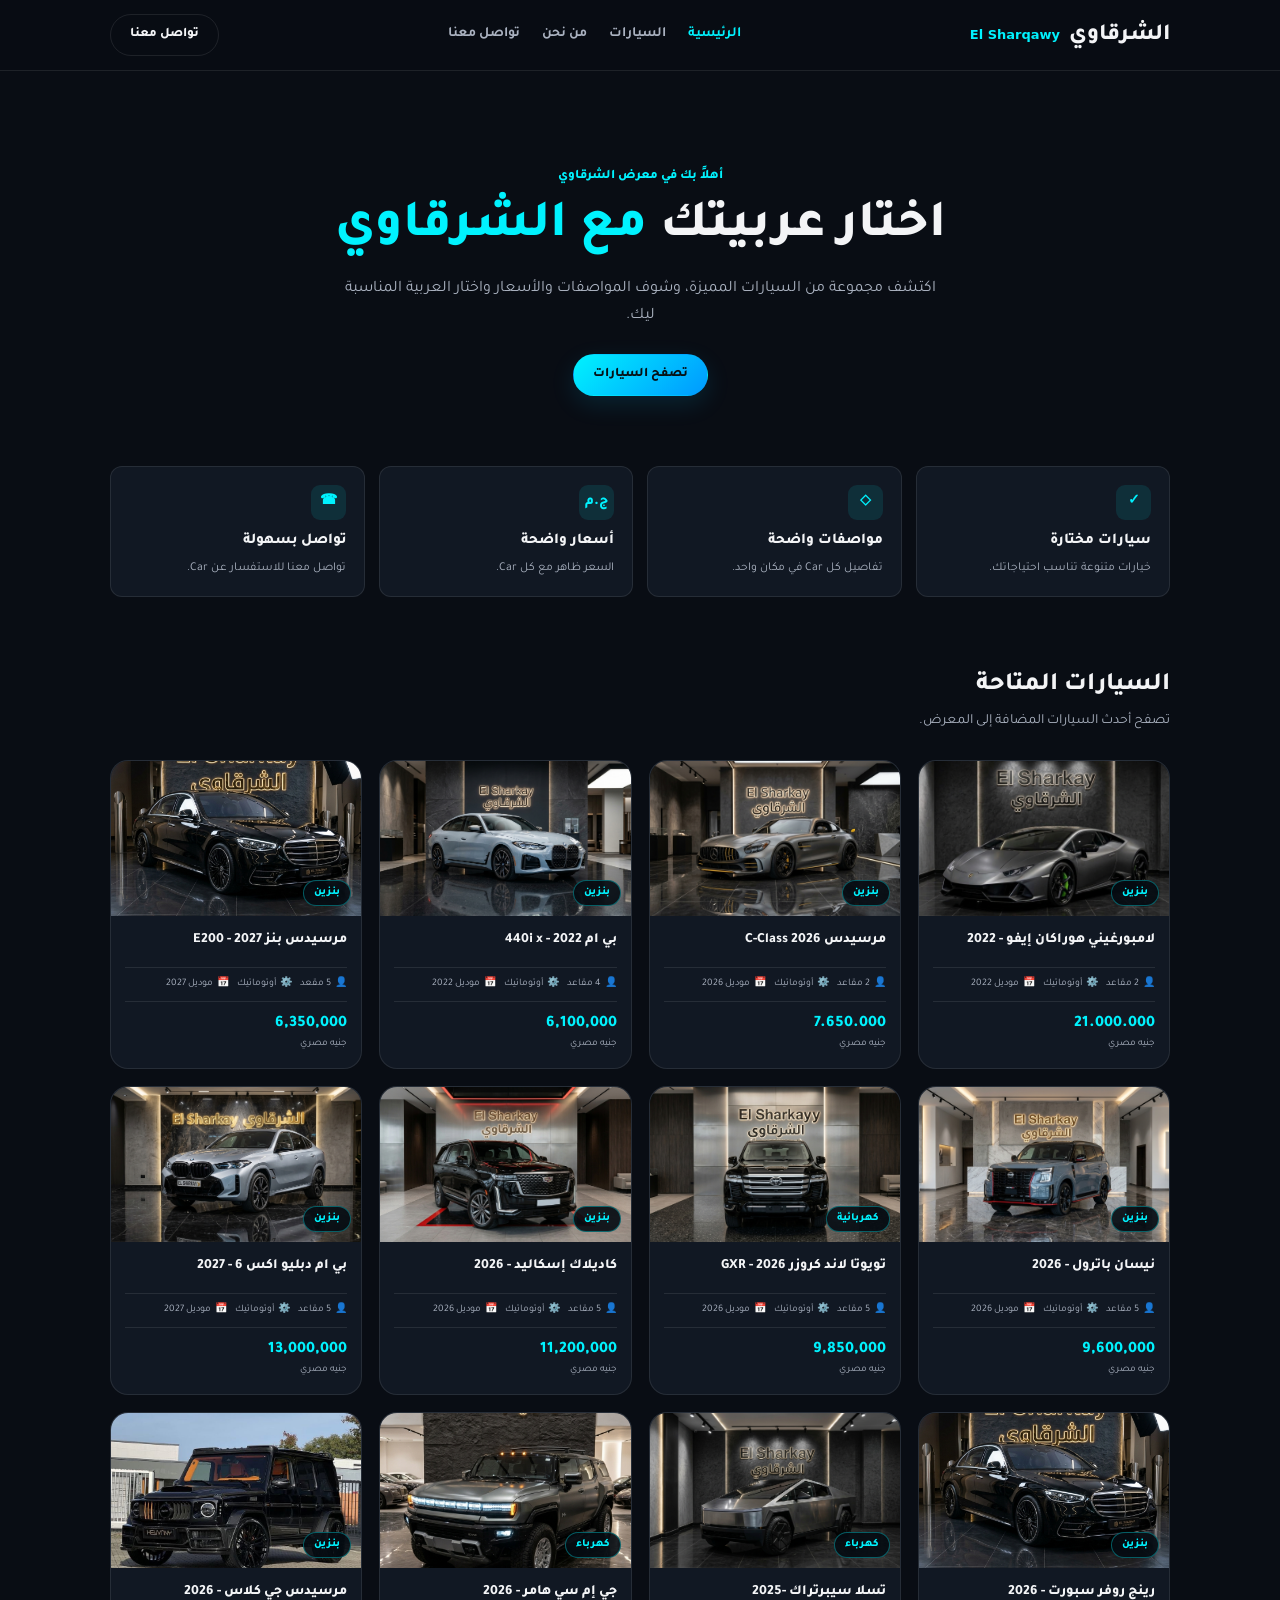
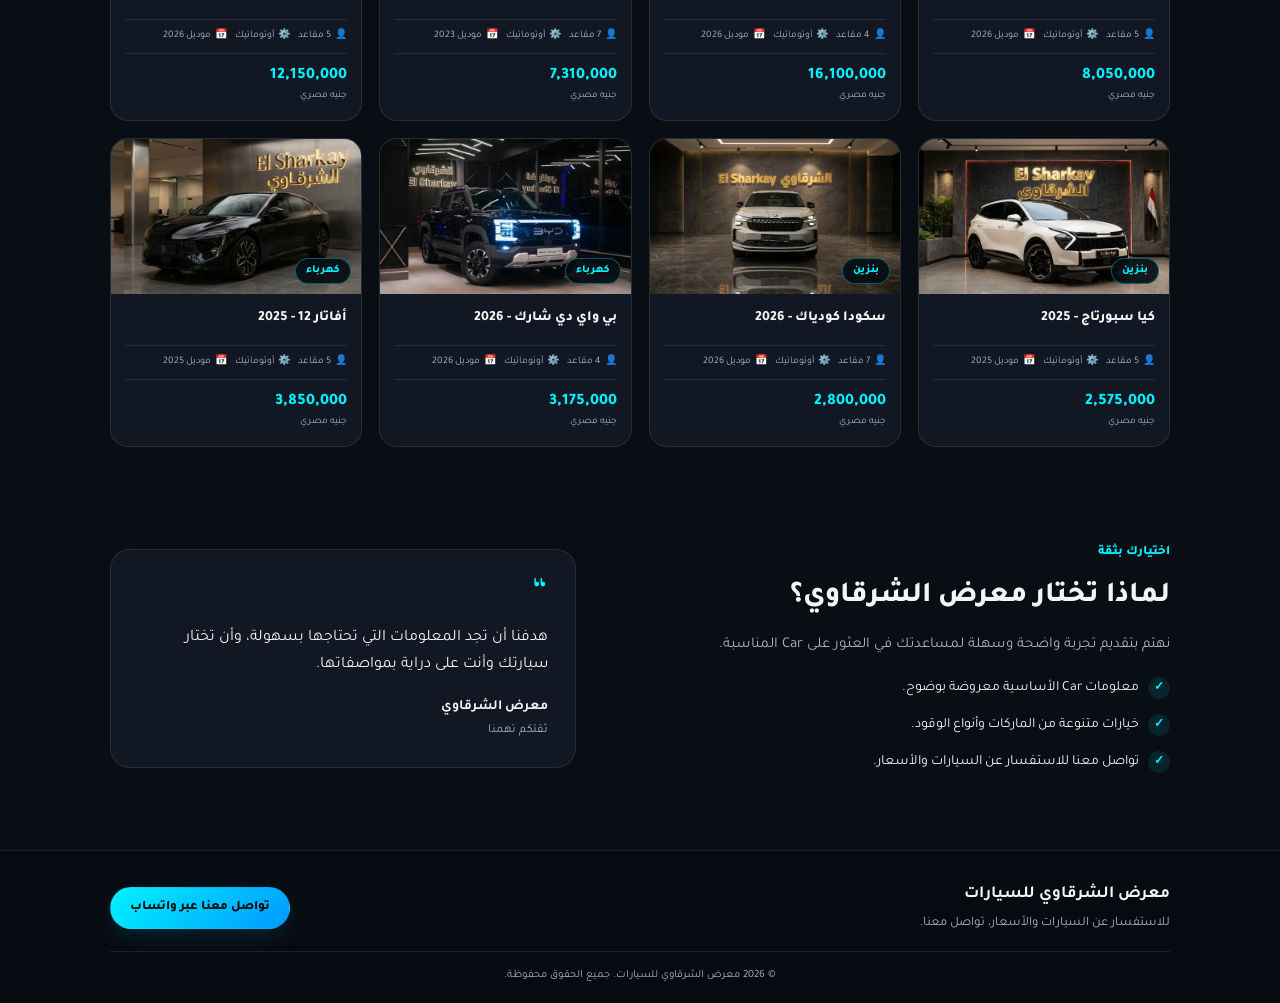
==== commit 8f2dc445: "first commit" ====
--- a/index.html
+++ b/index.html
@@ -257,7 +257,7 @@
                 <!-- Car 9 -->
                 <article class="car-card">
                     <div class="car-image">
-                        <img src="cars/14.png"
+                        <img src="cars/10.png"
                              alt="rang" loading="lazy">
                         <span class="fuel-badge">بنزين</span>
                     </div>
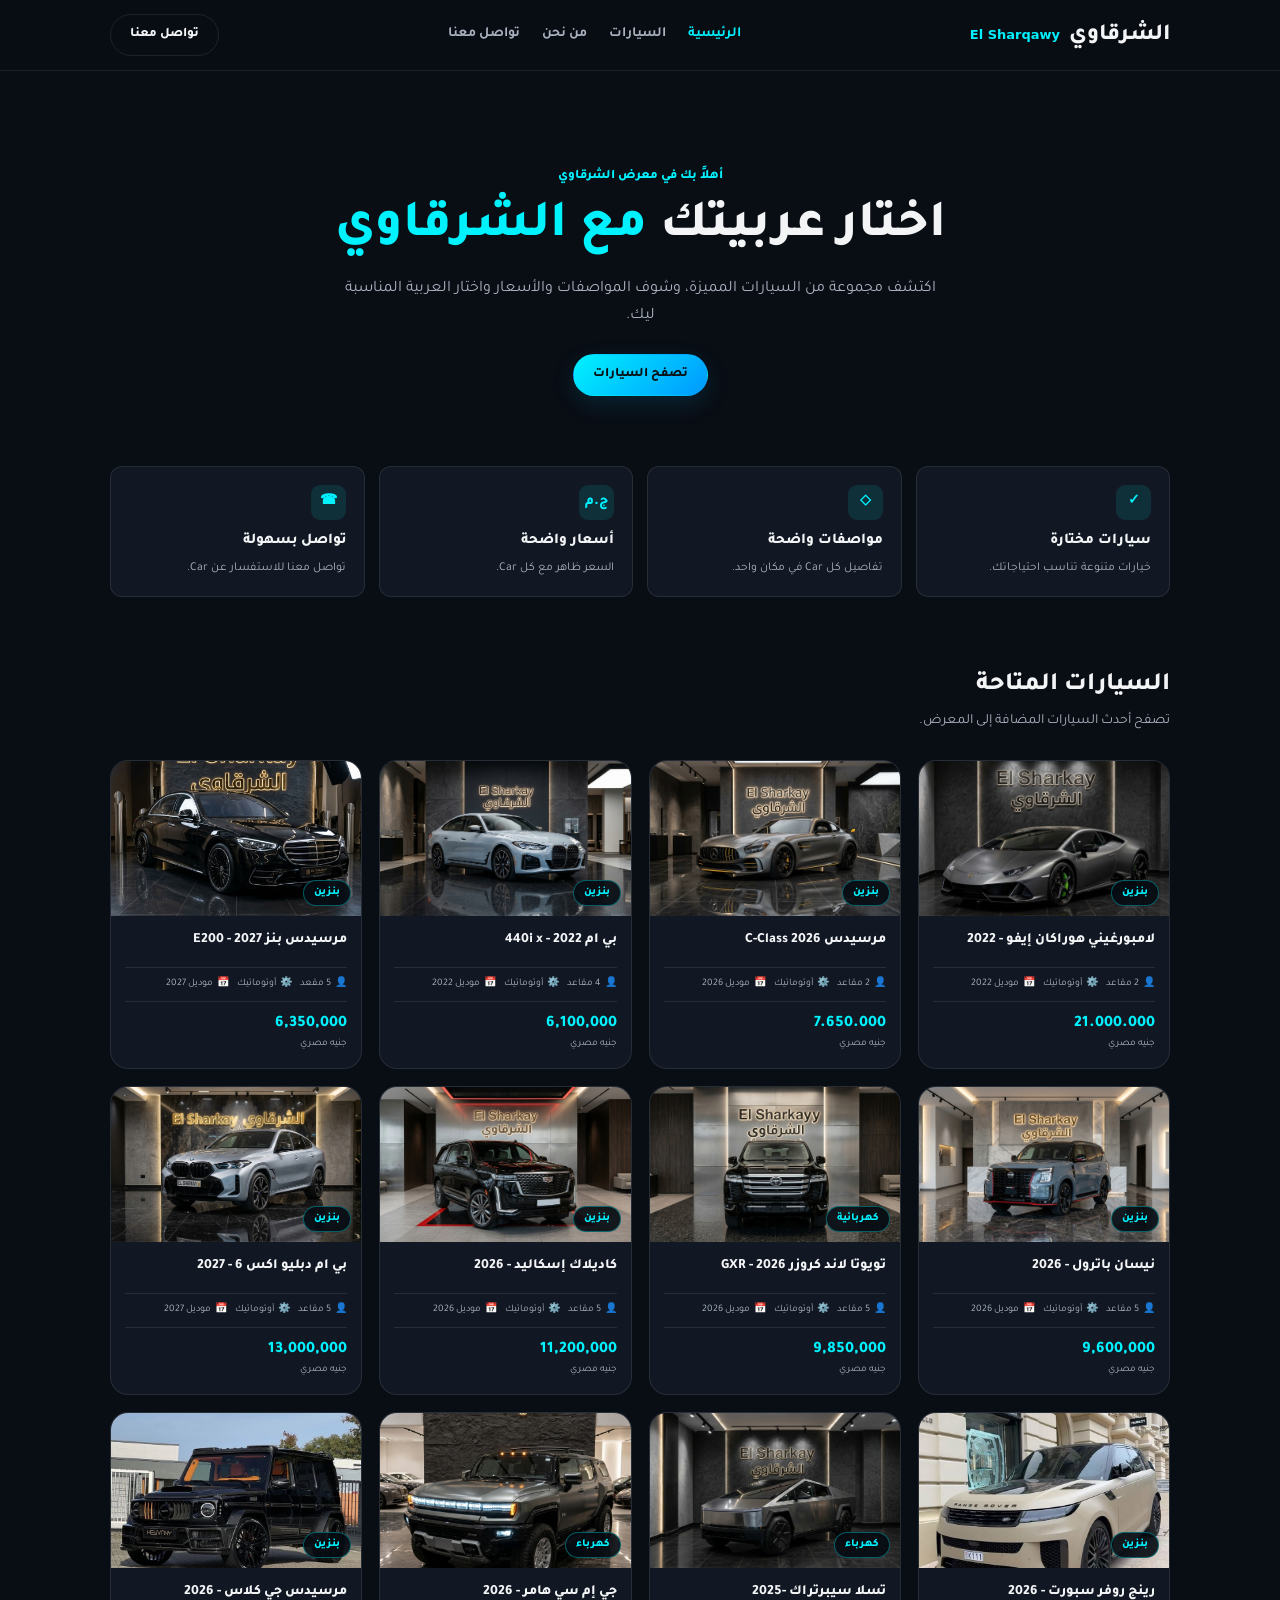
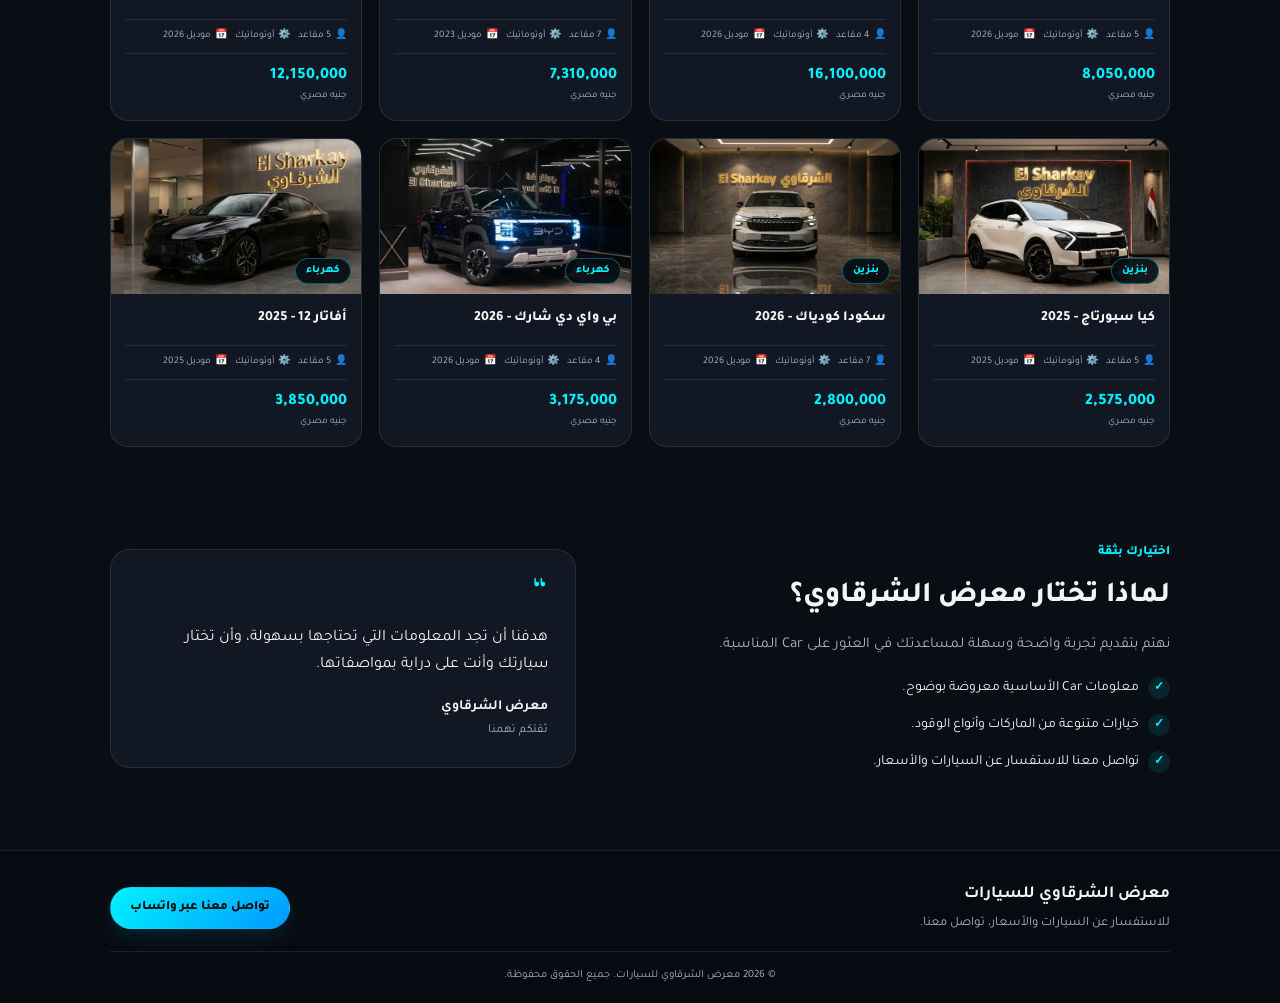
==== commit 7ef07f37: "first commit" ====
--- a/index.html
+++ b/index.html
@@ -257,7 +257,7 @@
                 <!-- Car 9 -->
                 <article class="car-card">
                     <div class="car-image">
-                        <img src="cars/10.png"
+                        <img src="cars/14.png"
                              alt="rang" loading="lazy">
                         <span class="fuel-badge">بنزين</span>
                     </div>
